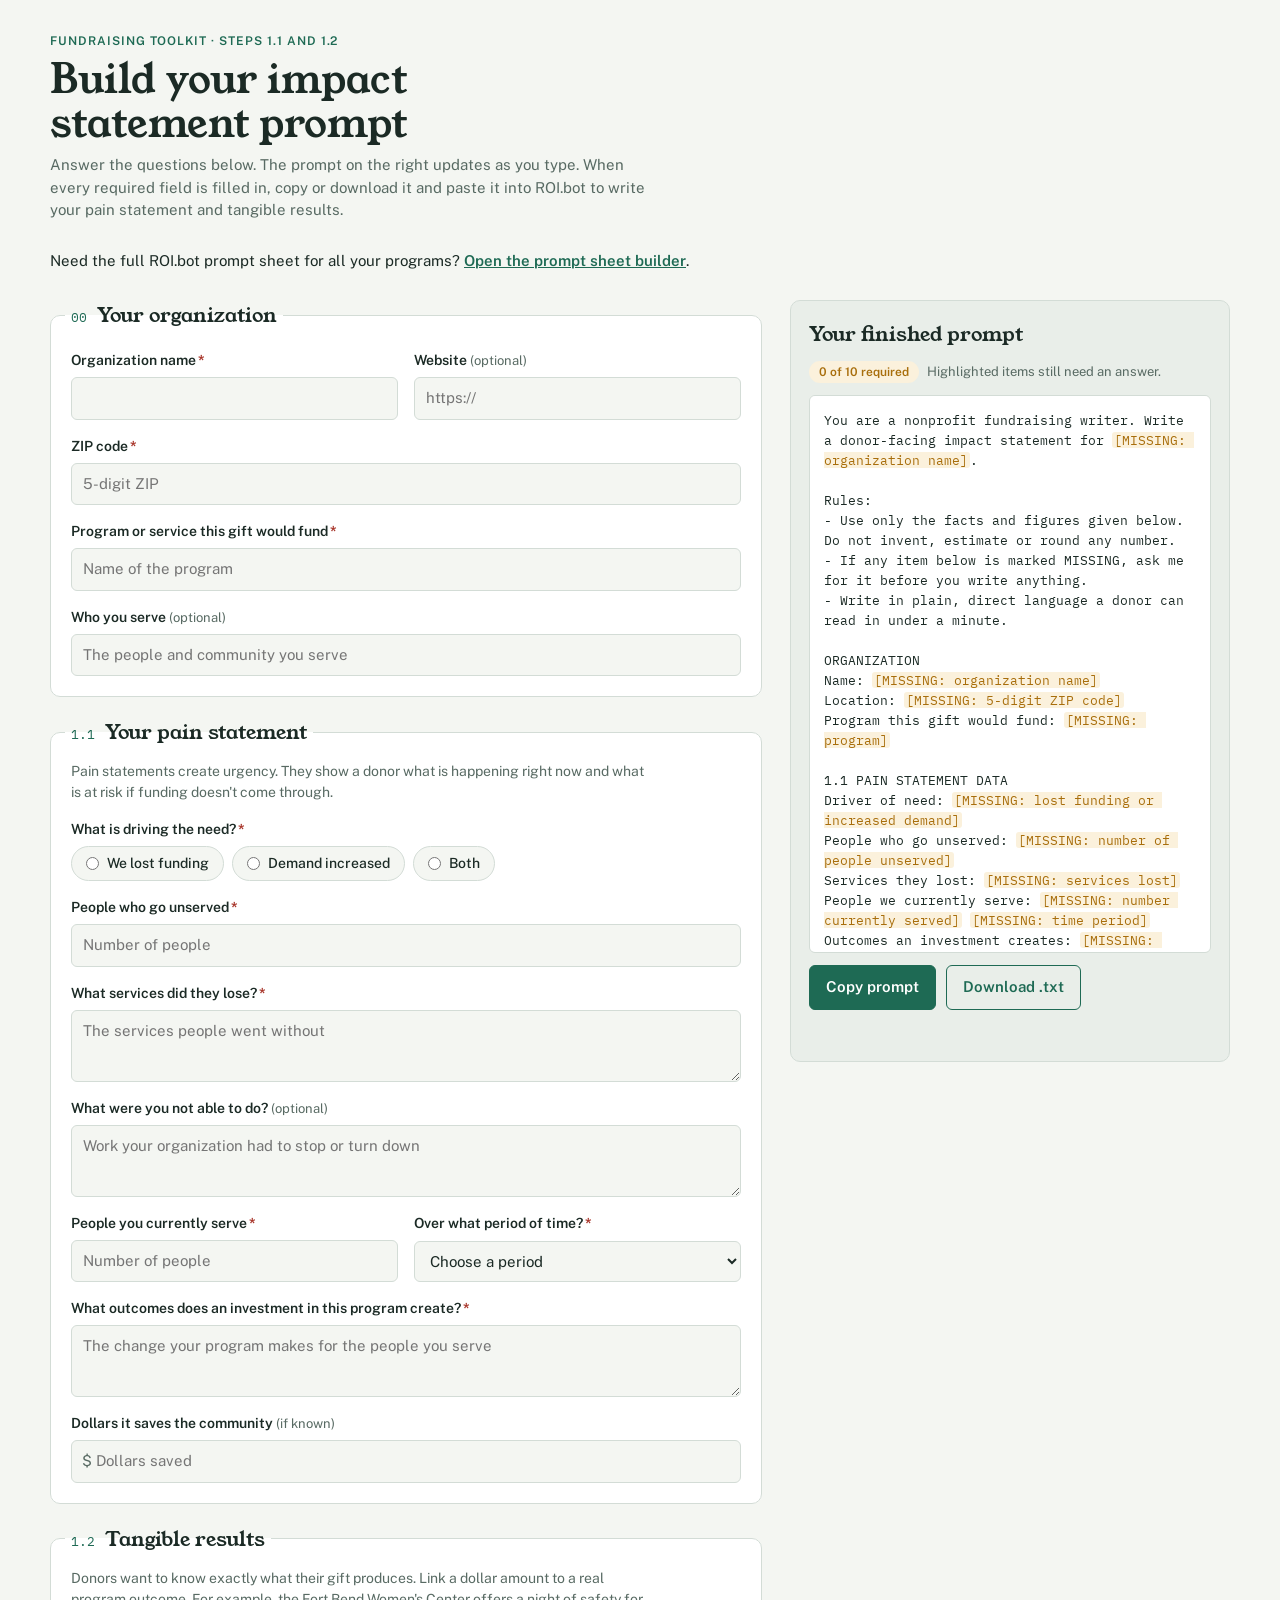
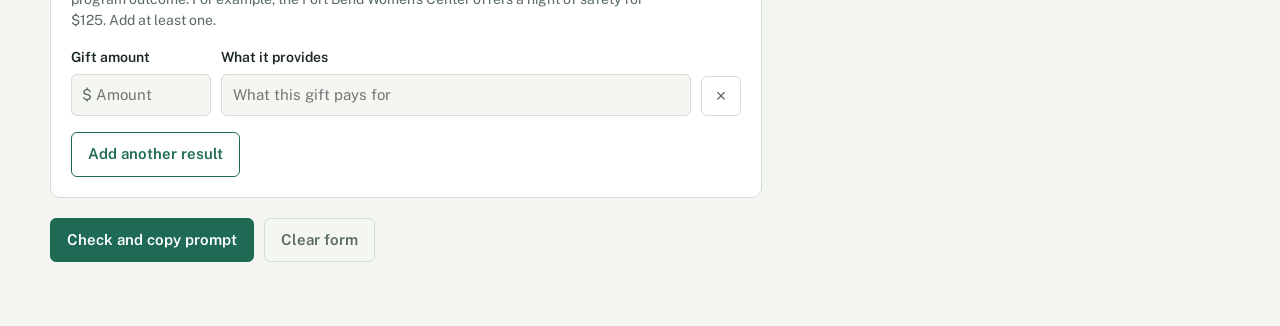
==== index.html @ 61b62fea "Ask only for the ZIP code, not city and state Both pages (Lauren): the pain statement form and the p" ====
<!doctype html>
<html lang="en" data-download="on">
<head>
<meta charset="utf-8">
<meta name="viewport" content="width=device-width, initial-scale=1, viewport-fit=cover">
<title>Impact Statement Builder</title>
<meta name="claude:viewport-fit-sides" content="cover">
<link rel="preconnect" href="https://fonts.googleapis.com">
<link rel="preconnect" href="https://fonts.gstatic.com" crossorigin>
<link rel="stylesheet" href="https://fonts.googleapis.com/css2?family=Young+Serif&family=Public+Sans:wght@400;500;600;700&family=IBM+Plex+Mono:wght@400;500&display=swap">
<style>
/* Layout: ledger worksheet. Numbered form sections on the left, a sticky "finished prompt" slip on the right; stacks on phones. */
:root {
  --paper: #F4F6F2;
  --field: #FFFFFF;
  --ink: #1B2A25;
  --muted: #586A63;
  --line: #D3DCD6;
  --accent: #1E6A54;
  --accent-ink: #FFFFFF;
  --mark: #A86E0C;
  --mark-bg: #FBF1DC;
  --danger: #A8352A;
  --slip: #E9EEE9;
  --display: "Young Serif", Georgia, "Times New Roman", serif;
  --body: "Public Sans", system-ui, -apple-system, "Segoe UI", sans-serif;
  --mono: "IBM Plex Mono", ui-monospace, Consolas, monospace;
}
@media (prefers-color-scheme: dark) {
  :root:not([data-theme="light"]) {
    --paper: #111816; --field: #18211E; --ink: #E4EBE7; --muted: #98AAA3; --line: #2B3833;
    --accent: #5CC09E; --accent-ink: #0D1A15; --mark: #E6B04F; --mark-bg: #2E2614; --danger: #F0857A; --slip: #16201C;
    color-scheme: dark;
  }
}
:root[data-theme="dark"] {
  --paper: #111816; --field: #18211E; --ink: #E4EBE7; --muted: #98AAA3; --line: #2B3833;
  --accent: #5CC09E; --accent-ink: #0D1A15; --mark: #E6B04F; --mark-bg: #2E2614; --danger: #F0857A; --slip: #16201C;
  color-scheme: dark;
}
[hidden] { display: none !important; }
* { box-sizing: border-box; }
body {
  margin: 0;
  background: var(--paper); color: var(--ink); font-family: var(--body); font-size: 15px; line-height: 1.5;
  padding-left: max(16px, env(safe-area-inset-left, 0px));
  padding-right: max(16px, env(safe-area-inset-right, 0px));
  padding-block: 32px 64px;
}
.wrap { max-width: 1180px; margin: 0 auto; display: grid; gap: 28px; }
header { display: grid; gap: 8px; max-width: 68ch; }
.eyebrow { font-size: 12px; font-weight: 600; letter-spacing: .08em; text-transform: uppercase; color: var(--accent); }
h1 { font-family: var(--display); font-weight: 400; font-size: clamp(28px, 4vw, 40px); line-height: 1.1; margin: 0; text-wrap: balance; }
header p { margin: 0; color: var(--muted); }
.cols { display: grid; grid-template-columns: minmax(0, 1fr) minmax(0, 440px); gap: 28px; align-items: start; }
@media (max-width: 900px) { .cols { grid-template-columns: minmax(0, 1fr); } }

form { display: grid; gap: 20px; min-width: 0; }
fieldset { border: 1px solid var(--line); border-radius: 10px; background: var(--field); padding: 20px; margin: 0; display: grid; gap: 16px; min-width: 0; }
legend { padding: 0 6px; margin-left: -6px; font-family: var(--display); font-size: 20px; display: flex; gap: 10px; align-items: baseline; }
legend .num { font-family: var(--mono); font-size: 13px; color: var(--accent); }
.hint { margin: -6px 0 0; color: var(--muted); font-size: 14px; max-width: 65ch; }
.row { display: grid; grid-template-columns: repeat(auto-fit, minmax(200px, 1fr)); gap: 16px; }
.f { display: grid; gap: 6px; min-width: 0; }
label, .lbl { font-weight: 600; font-size: 14px; }
.req { color: var(--danger); font-weight: 700; margin-left: 2px; }
.opt { color: var(--muted); font-weight: 400; font-size: 13px; }
input[type=text], input[type=url], input[type=number], textarea, select {
  font: inherit; color: var(--ink); background: var(--paper); border: 1px solid var(--line); border-radius: 6px;
  padding: 9px 11px; width: 100%; min-width: 0;
}
textarea { min-height: 72px; resize: vertical; }
input:focus-visible, textarea:focus-visible, select:focus-visible, button:focus-visible { outline: 2px solid var(--accent); outline-offset: 2px; }
.money { position: relative; }
.money span { position: absolute; left: 11px; top: 50%; transform: translateY(-50%); color: var(--muted); pointer-events: none; }
.money input { padding-left: 24px; }
.pct input { padding-right: 28px; }
.pct { position: relative; }
.pct span { position: absolute; right: 11px; top: 50%; transform: translateY(-50%); color: var(--muted); pointer-events: none; }
.invalid { border-color: var(--danger) !important; box-shadow: 0 0 0 1px var(--danger); }

.choice { display: flex; flex-wrap: wrap; gap: 8px; }
.choice label { display: flex; gap: 8px; align-items: center; font-weight: 500; border: 1px solid var(--line); border-radius: 999px; padding: 6px 14px; cursor: pointer; background: var(--paper); }
.choice label:has(input:checked) { border-color: var(--accent); color: var(--accent); }
.choice input { accent-color: var(--accent); margin: 0; }
.sub { border-left: 2px solid var(--line); padding-left: 16px; display: grid; gap: 16px; }

.results { display: grid; gap: 10px; }
.result { display: grid; grid-template-columns: 140px minmax(0, 1fr) auto; gap: 10px; align-items: end; }
@media (max-width: 520px) { .result { grid-template-columns: 1fr auto; } .result .what { grid-column: 1 / -1; grid-row: 2; } }
.icon-btn { background: none; border: 1px solid var(--line); color: var(--muted); border-radius: 6px; width: 40px; height: 40px; cursor: pointer; font-size: 18px; }
.icon-btn:hover { color: var(--danger); border-color: var(--danger); }

button.btn { font: inherit; font-weight: 600; border-radius: 6px; padding: 10px 16px; cursor: pointer; border: 1px solid var(--accent); }
.btn.primary { background: var(--accent); color: var(--accent-ink); }
.btn.ghost { background: transparent; color: var(--accent); }
.btn.quiet { background: transparent; color: var(--muted); border-color: var(--line); }
.actions { display: flex; flex-wrap: wrap; gap: 10px; }

aside { position: sticky; top: calc(env(safe-area-inset-top, 0px) + 16px); display: grid; gap: 12px; min-width: 0; }
@media (max-width: 900px) { aside { position: static; } }
.slip { background: var(--slip); border: 1px solid var(--line); border-radius: 10px; padding: 18px; display: grid; gap: 12px; min-width: 0; }
.slip h2 { font-family: var(--display); font-weight: 400; font-size: 20px; margin: 0; }
.status { font-size: 13px; color: var(--muted); display: flex; align-items: center; gap: 8px; }
.pill { font-size: 12px; font-weight: 600; border-radius: 999px; padding: 2px 10px; background: var(--mark-bg); color: var(--mark); }
.pill.ok { background: transparent; color: var(--accent); border: 1px solid var(--accent); }
pre#prompt { font-family: var(--mono); font-size: 12.5px; line-height: 1.6; white-space: pre-wrap; word-break: break-word; margin: 0; max-height: 62vh; overflow: auto; background: var(--field); border: 1px solid var(--line); border-radius: 6px; padding: 14px; }
@media (max-width: 900px) { pre#prompt { max-height: none; } }
pre#prompt mark { background: var(--mark-bg); color: var(--mark); border-radius: 3px; padding: 0 2px; }
#msg { font-size: 14px; min-height: 1.5em; }
#msg.bad { color: var(--danger); }
#msg.good { color: var(--accent); }
@media (prefers-reduced-motion: no-preference) { button { transition: background .15s, color .15s, border-color .15s; } }
</style>
</head>
<body>

<div class="wrap">
  <header>
    <div class="eyebrow">Fundraising toolkit · Steps 1.1 and 1.2</div>
    <h1>Build your impact statement prompt</h1>
    <p id="intro">Answer the questions below. The prompt on the right updates as you type. When every required field is filled in, copy or download it and paste it into ROI.bot to write your pain statement and tangible results.</p>
  </header>
  <p style="margin:0">Need the full ROI.bot prompt sheet for all your programs? <a href="builder.html" style="color:var(--accent);font-weight:600">Open the prompt sheet builder</a>.</p>

  <div class="cols">
    <form id="form" novalidate>
      <fieldset>
        <legend><span class="num">00</span>Your organization</legend>
        <div class="row">
          <div class="f"><label for="orgName">Organization name<span class="req">*</span></label><input type="text" id="orgName" autocomplete="organization"></div>
          <div class="f"><label for="website">Website <span class="opt">(optional)</span></label><input type="url" id="website" placeholder="https://"></div>
        </div>
        <div class="row">
          <div class="f"><label for="zip">ZIP code<span class="req">*</span></label><input type="text" id="zip" autocomplete="postal-code" inputmode="numeric" maxlength="10" placeholder="5-digit ZIP"></div>
        </div>
        <div class="f"><label for="program">Program or service this gift would fund<span class="req">*</span></label><input type="text" id="program" placeholder="Name of the program"></div>
        <div class="f"><label for="population">Who you serve <span class="opt">(optional)</span></label><input type="text" id="population" placeholder="The people and community you serve"></div>
      </fieldset>

      <fieldset>
        <legend><span class="num">1.1</span>Your pain statement</legend>
        <p class="hint">Pain statements create urgency. They show a donor what is happening right now and what is at risk if funding doesn't come through.</p>

        <div class="f">
          <span class="lbl">What is driving the need?<span class="req">*</span></span>
          <div class="choice" role="radiogroup" aria-label="What is driving the need">
            <label><input type="radio" name="driver" id="driverLoss" value="loss"> We lost funding</label>
            <label><input type="radio" name="driver" id="driverDemand" value="demand"> Demand increased</label>
            <label><input type="radio" name="driver" id="driverBoth" value="both"> Both</label>
          </div>
        </div>

        <div class="sub" id="lossBox" hidden>
          <div class="row">
            <div class="f"><label for="lossAmount">Funding lost<span class="req">*</span></label><div class="money"><span>$</span><input type="number" id="lossAmount" min="0" step="1" inputmode="numeric" placeholder="Total dollars lost"></div></div>
          </div>
          <div class="f">
            <span class="lbl">Type of loss<span class="req">*</span></span>
            <div class="choice" id="lossTypes">
              <label><input type="checkbox" id="lossGov" value="government"> Government</label>
              <label><input type="checkbox" id="lossGrants" value="grant"> Grants</label>
              <label><input type="checkbox" id="lossDonations" value="donation"> Donations</label>
            </div>
          </div>
        </div>

        <div class="sub" id="demandBox" hidden>
          <div class="row">
            <div class="f"><label for="demandPct">Increase in demand for services<span class="req">*</span></label><div class="pct"><input type="number" id="demandPct" min="0" step="0.1" inputmode="decimal" placeholder="Percent increase"><span>%</span></div></div>
          </div>
        </div>

        <div class="row">
          <div class="f"><label for="unserved">People who go unserved<span class="req">*</span></label><input type="number" id="unserved" min="0" step="1" inputmode="numeric" placeholder="Number of people"></div>
        </div>
        <div class="f"><label for="servicesLost">What services did they lose?<span class="req">*</span></label><textarea id="servicesLost" placeholder="The services people went without"></textarea></div>
        <div class="f"><label for="couldNot">What were you not able to do? <span class="opt">(optional)</span></label><textarea id="couldNot" placeholder="Work your organization had to stop or turn down"></textarea></div>

        <div class="row">
          <div class="f"><label for="servedCount">People you currently serve<span class="req">*</span></label><input type="number" id="servedCount" min="0" step="1" inputmode="numeric" placeholder="Number of people"></div>
          <div class="f"><label for="servedPeriod">Over what period of time?<span class="req">*</span></label>
            <select id="servedPeriod">
              <option value="">Choose a period</option>
              <option value="per month">Per month</option>
              <option value="per quarter">Per quarter</option>
              <option value="per year">Per year</option>
              <option value="since our founding">Since our founding</option>
            </select>
          </div>
        </div>

        <div class="f"><label for="outcomes">What outcomes does an investment in this program create?<span class="req">*</span></label><textarea id="outcomes" placeholder="The change your program makes for the people you serve"></textarea></div>
        <div class="row">
          <div class="f"><label for="saves">Dollars it saves the community <span class="opt">(if known)</span></label><div class="money"><span>$</span><input type="number" id="saves" min="0" step="1" inputmode="numeric" placeholder="Dollars saved"></div></div>
        </div>
      </fieldset>

      <fieldset>
        <legend><span class="num">1.2</span>Tangible results</legend>
        <p class="hint">Donors want to know exactly what their gift produces. Link a dollar amount to a real program outcome. For example, the Fort Bend Women's Center offers a night of safety for $125. Add at least one.</p>
        <div class="results" id="results"></div>
        <div><button type="button" class="btn ghost" id="addResult">Add another result</button></div>
      </fieldset>

      <div class="actions">
        <button type="submit" class="btn primary">Check and copy prompt</button>
        <button type="button" class="btn quiet" id="clear">Clear form</button>
      </div>
    </form>

    <aside aria-live="polite">
      <div class="slip">
        <h2>Your finished prompt</h2>
        <div class="status"><span class="pill" id="pill">0 of 0 required</span><span id="statusText">Highlighted items still need an answer.</span></div>
        <pre id="prompt"></pre>
        <div class="actions">
          <button type="button" class="btn primary" id="copy">Copy prompt</button>
          <button type="button" class="btn ghost" id="download" hidden>Download .txt</button>
        </div>
        <div id="msg"></div>
      </div>
    </aside>
  </div>
</div>

<script>
(function () {
  var $ = function (id) { return document.getElementById(id); };
  var STORE = "impact-prompt-draft-v1";
  var FILE_NAME = "impact-statement-prompt.txt";
  // The file version sets data-download="on" and saves through a plain link.
  // The claude.ai page leaves it off and saves through the viewer's downloads capability instead.
  var linkDownload = document.documentElement.getAttribute("data-download") === "on";
  var claudeDownloads = null;
  var canDownload = false;
  var resultsEl = $("results");
  var fieldIds = ["orgName","website","zip","program","population","lossAmount","demandPct","unserved","servicesLost","couldNot","servedCount","servedPeriod","outcomes","saves"];
  var introBoth = $("intro").textContent;
  var introCopy = "Answer the questions below. The prompt on the right updates as you type. When every required field is filled in, copy it and paste it into ROI.bot to write your pain statement and tangible results.";

  function setDownload(on) {
    canDownload = on;
    $("download").hidden = !on;
    $("intro").textContent = on ? introBoth : introCopy;
  }
  setDownload(linkDownload);
  if (!linkDownload && window.claude && window.claude.use) {
    window.claude.use("downloads").then(function (ns) {
      if (ns) { claudeDownloads = ns; setDownload(true); update(); }
    }, function () {});
  }

  function addResult(amount, what) {
    var row = document.createElement("div");
    row.className = "result";
    var n = resultsEl.children.length + 1;
    row.innerHTML =
      '<div class="f"><label for="ra' + n + '">Gift amount</label><div class="money"><span>$</span><input type="number" min="0" step="1" inputmode="numeric" id="ra' + n + '" class="r-amt" placeholder="Amount"></div></div>' +
      '<div class="f what"><label for="rw' + n + '">What it provides</label><input type="text" id="rw' + n + '" class="r-what" placeholder="What this gift pays for"></div>' +
      '<button type="button" class="icon-btn" aria-label="Remove this result">×</button>';
    row.querySelector(".r-amt").value = amount || "";
    row.querySelector(".r-what").value = what || "";
    row.querySelector("button").addEventListener("click", function () {
      if (resultsEl.children.length > 1) row.remove();
      else { row.querySelector(".r-amt").value = ""; row.querySelector(".r-what").value = ""; }
      update();
    });
    resultsEl.appendChild(row);
  }

  function driver() {
    var c = document.querySelector('input[name="driver"]:checked');
    return c ? c.value : "";
  }
  function lossTypes() {
    return ["lossGov","lossGrants","lossDonations"].filter(function (id) { return $(id).checked; }).map(function (id) { return $(id).value; });
  }
  function results() {
    return Array.prototype.map.call(resultsEl.children, function (r) {
      return { amount: r.querySelector(".r-amt").value.trim(), what: r.querySelector(".r-what").value.trim(), row: r };
    });
  }
  function v(id) { return $(id).value.trim(); }
  // Numbers go into the prompt exactly as the member typed them. Only commas are added; nothing is rounded.
  // Anything that isn't plain digits (like 1e3 or -5, which number boxes accept) counts as missing.
  function plain(x) { return /^\d+(\.\d+)?$/.test(x); }
  function nv(id) { return plain(v(id)) ? v(id) : ""; }
  function badNum(id) { return !!v(id) && !plain(v(id)); }
  function commas(x) { var p = x.split("."); return p[0].replace(/\B(?=(\d{3})+(?!\d))/g, ",") + (p.length > 1 ? "." + p[1] : ""); }
  function money(x) { return "$" + commas(x); }
  function num(x) { return commas(x); }
  function numLabel(id, label) { return badNum(id) ? label + " (digits only)" : label; }
  function zipOk() { return /^\d{5}(-\d{4})?$/.test(v("zip")); }
  function listJoin(a) { return a.length < 2 ? a.join("") : a.slice(0, -1).join(", ") + " and " + a[a.length - 1]; }

  // Each check: [element to flag, is it filled?, label]
  function checks() {
    var d = driver();
    var list = [
      [$("orgName"), !!v("orgName"), "Organization name"],
      [$("zip"), zipOk(), "ZIP code (5 digits)"],
      [$("program"), !!v("program"), "Program to fund"],
      [document.querySelector(".choice[role=radiogroup]"), !!d, "What is driving the need"]
    ];
    if (d === "loss" || d === "both") {
      list.push([$("lossAmount"), !!nv("lossAmount"), numLabel("lossAmount", "Funding lost")]);
      list.push([$("lossTypes"), lossTypes().length > 0, "Type of loss"]);
    }
    if (d === "demand" || d === "both") list.push([$("demandPct"), !!nv("demandPct"), numLabel("demandPct", "Increase in demand")]);
    list.push(
      [$("unserved"), !!nv("unserved"), numLabel("unserved", "People who go unserved")],
      [$("servicesLost"), !!v("servicesLost"), "Services lost"],
      [$("servedCount"), !!nv("servedCount"), numLabel("servedCount", "People currently served")],
      [$("servedPeriod"), !!v("servedPeriod"), "Time period served"],
      [$("outcomes"), !!v("outcomes"), "Outcomes"]
    );
    // Dollars saved is optional, but a number that isn't plain digits must be fixed, not dropped.
    if (badNum("saves")) list.push([$("saves"), false, "Dollars saved (digits only)"]);
    var rs = results();
    var good = rs.some(function (r) { return plain(r.amount) && r.what; });
    list.push([rs[0].row, good, "At least one tangible result"]);
    rs.forEach(function (r) { if (r.amount && !plain(r.amount)) list.push([r.row, false, "Gift amount (digits only)"]); });
    return list;
  }

  function esc(s) { return s.replace(/&/g, "&amp;").replace(/</g, "&lt;").replace(/>/g, "&gt;"); }
  var MISS = "\u0000";
  function or(val, label) { return val ? val : MISS + "[MISSING: " + label + "]" + MISS; }

  function buildPrompt() {
    var d = driver();
    var org = or(v("orgName"), "organization name");
    var L = [];
    L.push("You are a nonprofit fundraising writer. Write a donor-facing impact statement for " + org + ".");
    L.push("");
    L.push("Rules:");
    L.push("- Use only the facts and figures given below. Do not invent, estimate or round any number.");
    L.push("- If any item below is marked MISSING, ask me for it before you write anything.");
    L.push("- Write in plain, direct language a donor can read in under a minute.");
    L.push("");
    L.push("ORGANIZATION");
    L.push("Name: " + org);
    L.push("Location: " + or(zipOk() && v("zip"), "5-digit ZIP code"));
    if (v("website")) L.push("Website: " + v("website"));
    L.push("Program this gift would fund: " + or(v("program"), "program"));
    if (v("population")) L.push("Who we serve: " + v("population"));
    L.push("");
    L.push("1.1 PAIN STATEMENT DATA");
    if (!d) L.push("Driver of need: " + or("", "lost funding or increased demand"));
    if (d === "loss" || d === "both") {
      var t = lossTypes();
      L.push("Funding lost: " + or(nv("lossAmount") && money(nv("lossAmount")), "amount of funding lost"));
      L.push("Type of loss: " + or(t.length ? listJoin(t) : "", "government, grant or donation"));
    }
    if (d === "demand" || d === "both") L.push("Increase in demand for services: " + or(nv("demandPct") && nv("demandPct") + "%", "percent increase in demand"));
    L.push("People who go unserved: " + or(nv("unserved") && num(nv("unserved")), "number of people unserved"));
    L.push("Services they lost: " + or(v("servicesLost"), "services lost"));
    if (v("couldNot")) L.push("What we were not able to do: " + v("couldNot"));
    L.push("People we currently serve: " + or(nv("servedCount") && num(nv("servedCount")), "number currently served") + " " + or(v("servedPeriod"), "time period"));
    L.push("Outcomes an investment creates: " + or(v("outcomes"), "outcomes"));
    L.push("Dollars saved: " + (nv("saves") ? money(nv("saves")) : badNum("saves") ? or("", "dollars saved, digits only") : "not provided (leave out the \"saves\" clause; do not estimate)"));
    L.push("");
    L.push("1.2 TANGIBLE RESULTS");
    var rs = results().filter(function (r) { return r.amount || r.what; });
    if (!rs.length) L.push("- " + or("", "at least one gift amount and what it provides"));
    rs.forEach(function (r) {
      L.push("- " + or(plain(r.amount) && money(r.amount), "gift amount") + " provides " + or(r.what, "what it provides"));
    });
    L.push("");
    L.push("WRITE THE FOLLOWING");
    L.push("1. Pain statement. Use this format and fill in the figures:");
    if (d === "loss" || d === "both" || !d) L.push("   \"[Organization] lost $[amount] in [type] funding. As a result, [number] people go unserved.\"");
    if (d === "demand" || d === "both" || !d) L.push("   \"Demand has increased [percent]%. As a result, [number] people go unserved.\"");
    L.push("   Follow it with one sentence on the services people lost" + (v("couldNot") ? " and what we could not do." : "."));
    L.push("2. Investment statement: \"An investment in [program] helps create [outcomes]" + (nv("saves") ?" and saves [dollars]." : ".") + "\"");
    L.push("3. Tangible results: one line per gift amount, in the form \"$[amount] provides [result].\"");
    L.push("4. A short impact paragraph (3 to 4 sentences) that combines the above for a donor appeal, ending with a clear call to give.");
    return L.join("\n");
  }

  function render() {
    var text = buildPrompt();
    var parts = text.split(MISS);
    $("prompt").innerHTML = parts.map(function (p, i) { return i % 2 ? "<mark>" + esc(p) + "</mark>" : esc(p); }).join("");
    return parts.join("");
  }

  function update() {
    var d = driver();
    $("lossBox").hidden = !(d === "loss" || d === "both");
    $("demandBox").hidden = !(d === "demand" || d === "both");
    var cs = checks();
    var done = cs.filter(function (c) { return c[1]; }).length;
    cs.forEach(function (c) { if (c[1]) c[0].classList.remove("invalid"); });
    var pill = $("pill");
    pill.textContent = done + " of " + cs.length + " required";
    pill.className = "pill" + (done === cs.length ? " ok" : "");
    $("statusText").textContent = done === cs.length ? "Ready to " + (canDownload ? "copy or download." : "copy.") : "Highlighted items still need an answer.";
    render();
    save();
  }

  function save() {
    try {
      var data = { driver: driver(), types: lossTypes(), results: results().map(function (r) { return [r.amount, r.what]; }) };
      fieldIds.forEach(function (id) { data[id] = $(id).value; });
      localStorage.setItem(STORE, JSON.stringify(data));
    } catch (e) {}
  }
  function load() {
    var data = null;
    try { data = JSON.parse(localStorage.getItem(STORE) || "null"); } catch (e) {}
    if (data) {
      fieldIds.forEach(function (id) { if (data[id] != null) $(id).value = data[id]; });
      if (data.driver) { var r = document.querySelector('input[name="driver"][value="' + data.driver + '"]'); if (r) r.checked = true; }
      ["lossGov","lossGrants","lossDonations"].forEach(function (id) { $(id).checked = (data.types || []).indexOf($(id).value) > -1; });
      (data.results && data.results.length ? data.results : [["", ""]]).forEach(function (r) { addResult(r[0], r[1]); });
    } else addResult();
  }

  function say(cls, text) { $("msg").className = cls; $("msg").textContent = text; }

  // Returns the finished prompt, or null after flagging what is still missing.
  function readyPrompt() {
    var cs = checks();
    var missing = cs.filter(function (c) { return !c[1]; });
    cs.forEach(function (c) { c[0].classList.toggle("invalid", !c[1]); });
    var text = render();
    if (!missing.length) return text;
    say("bad", "Fill in " + missing.length + " more: " + missing.map(function (c) { return c[2]; }).join(", ") + ".");
    var first = missing[0][0];
    first.scrollIntoView({ block: "center", behavior: "smooth" });
    var focusable = first.matches("input,select,textarea") ? first : first.querySelector("input,select,textarea");
    if (focusable) focusable.focus({ preventScroll: true });
    return null;
  }

  function copyPrompt() {
    var text = readyPrompt();
    if (!text) return;
    function fallback() {
      var range = document.createRange();
      range.selectNodeContents($("prompt"));
      var sel = window.getSelection(); sel.removeAllRanges(); sel.addRange(range);
      say("good", "The prompt is selected. Press Ctrl+C (or ⌘C) to copy it.");
    }
    try {
      navigator.clipboard.writeText(text).then(function () {
        say("good", "Copied. Paste it into ROI.bot to write your impact statement.");
      }, fallback);
    } catch (e) { fallback(); }
  }

  function downloadPrompt() {
    var text = readyPrompt();
    if (!text) return;
    if (claudeDownloads) {
      claudeDownloads.save({ filename: FILE_NAME, data: text }).then(function () {
        say("good", "Downloaded " + FILE_NAME + ". Open it and paste the prompt into ROI.bot.");
      }, function (err) {
        var code = err && err.code;
        if (code === "declined") say("", "Download canceled.");
        else if (code === "rate_limited") say("bad", "A download is already waiting for your answer. Finish that one, then try again.");
        else { setDownload(false); update(); say("bad", "Downloads aren't available here. Use Copy prompt instead."); }
      });
      return;
    }
    var url = URL.createObjectURL(new Blob([text], { type: "text/plain;charset=utf-8" }));
    var a = document.createElement("a");
    a.href = url;
    a.download = FILE_NAME;
    document.body.appendChild(a);
    a.click();
    a.remove();
    setTimeout(function () { URL.revokeObjectURL(url); }, 1000);
    say("good", "Downloaded " + FILE_NAME + ". Open it and paste the prompt into ROI.bot.");
  }

  $("form").addEventListener("input", update);
  $("form").addEventListener("change", update);
  $("form").addEventListener("submit", function (e) { e.preventDefault(); copyPrompt(); });
  $("copy").addEventListener("click", copyPrompt);
  $("download").addEventListener("click", downloadPrompt);
  $("addResult").addEventListener("click", function () { addResult(); update(); resultsEl.lastChild.querySelector("input").focus(); });

  var clearArmed = false;
  $("clear").addEventListener("click", function () {
    if (!clearArmed) { clearArmed = true; $("clear").textContent = "Click again to clear everything"; setTimeout(function () { clearArmed = false; $("clear").textContent = "Clear form"; }, 4000); return; }
    clearArmed = false; $("clear").textContent = "Clear form";
    $("form").reset(); resultsEl.innerHTML = ""; addResult();
    document.querySelectorAll(".invalid").forEach(function (el) { el.classList.remove("invalid"); });
    say("", "");
    update();
  });

  load();
  update();
})();
</script>
</body>
</html>
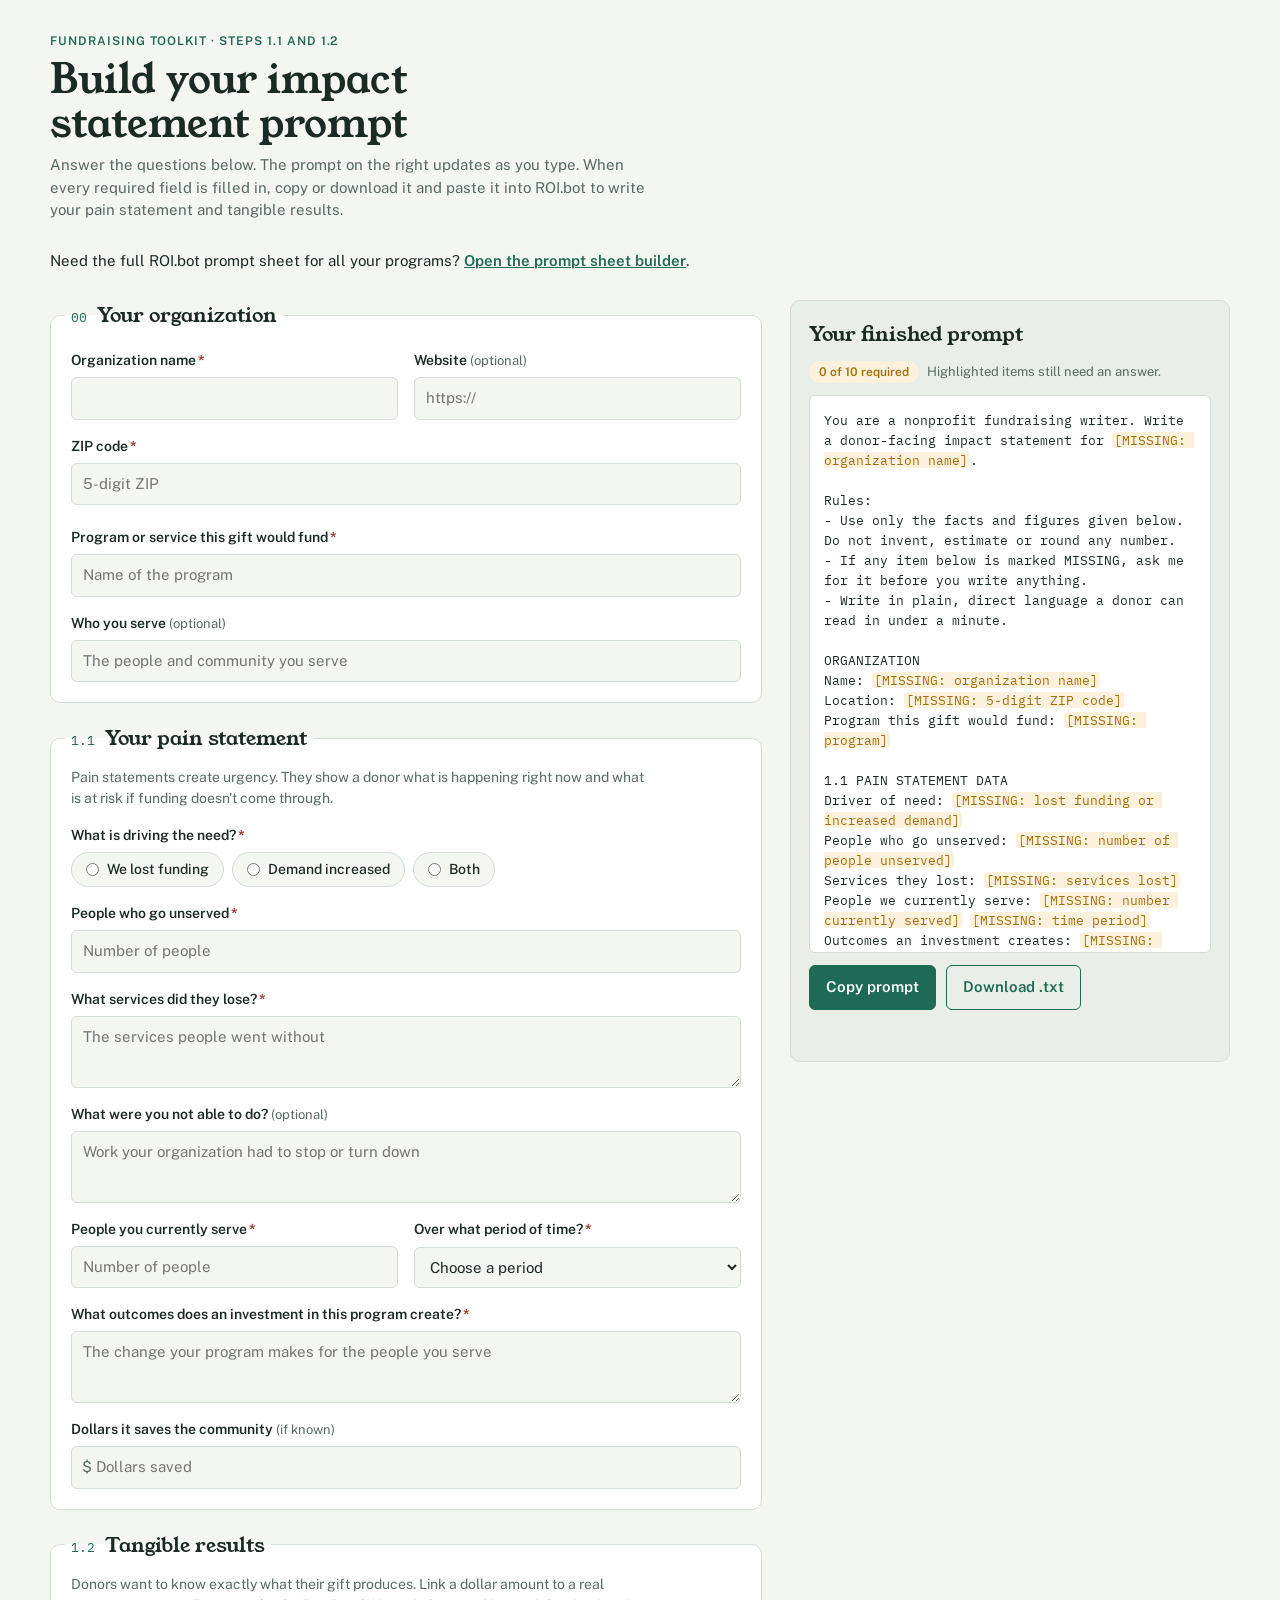
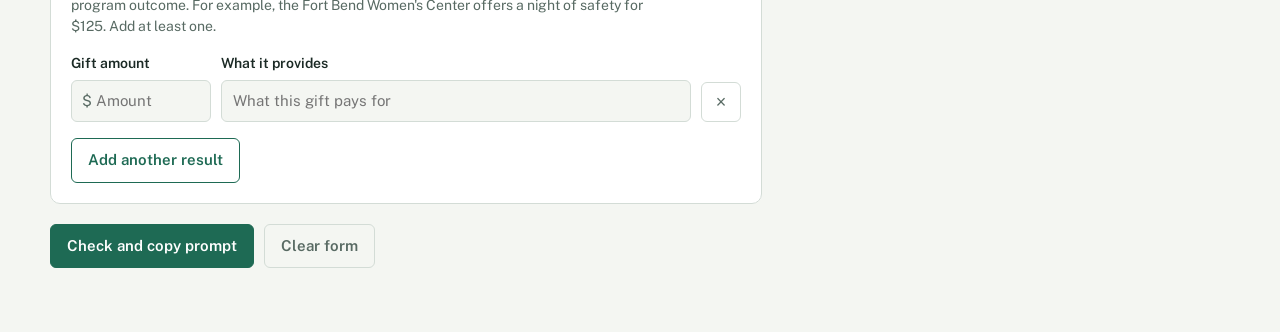
==== commit df88ec3f: "Show the city and state for the ZIP code a member types Both pages (Lauren): under the ZIP box, the " ====
--- a/index.html
+++ b/index.html
@@ -132,7 +132,7 @@
           <div class="f"><label for="website">Website <span class="opt">(optional)</span></label><input type="url" id="website" placeholder="https://"></div>
         </div>
         <div class="row">
-          <div class="f"><label for="zip">ZIP code<span class="req">*</span></label><input type="text" id="zip" autocomplete="postal-code" inputmode="numeric" maxlength="10" placeholder="5-digit ZIP"></div>
+          <div class="f"><label for="zip">ZIP code<span class="req">*</span></label><input type="text" id="zip" autocomplete="postal-code" inputmode="numeric" maxlength="10" placeholder="5-digit ZIP"><p class="hint zip-place" id="zipPlace" aria-live="polite"></p></div>
         </div>
         <div class="f"><label for="program">Program or service this gift would fund<span class="req">*</span></label><input type="text" id="program" placeholder="Name of the program"></div>
         <div class="f"><label for="population">Who you serve <span class="opt">(optional)</span></label><input type="text" id="population" placeholder="The people and community you serve"></div>
@@ -224,6 +224,7 @@
   </div>
 </div>
 
+<script src="js/zip-place.js"></script>
 <script>
 (function () {
   var $ = function (id) { return document.getElementById(id); };
@@ -341,7 +342,7 @@
     L.push("");
     L.push("ORGANIZATION");
     L.push("Name: " + org);
-    L.push("Location: " + or(zipOk() && v("zip"), "5-digit ZIP code"));
+    L.push("Location: " + or(zipOk() && v("zip"), "5-digit ZIP code") + (zipPlace() ? " (" + zipPlace() + ")" : ""));
     if (v("website")) L.push("Website: " + v("website"));
     L.push("Program this gift would fund: " + or(v("program"), "program"));
     if (v("population")) L.push("Who we serve: " + v("population"));
@@ -386,7 +387,17 @@
     return parts.join("");
   }
 
+  // The place for the ZIP ("Houston, TX") from our own copy of GeoNames'
+  // ZIP list, loaded the first time a ZIP needs it. Nothing is sent anywhere.
+  function zipPlace() { return window.FACZip ? FACZip.place(v("zip")) : ""; }
+  function showZipPlace() {
+    var where = zipPlace();
+    if (where === null) FACZip.load(update);
+    $("zipPlace").textContent = where ? "📍 " + where : where === "" && zipOk() ? "We couldn't find this ZIP code. Check it, or leave it as is." : "";
+  }
+
   function update() {
+    showZipPlace();
     var d = driver();
     $("lossBox").hidden = !(d === "loss" || d === "both");
     $("demandBox").hidden = !(d === "demand" || d === "both");
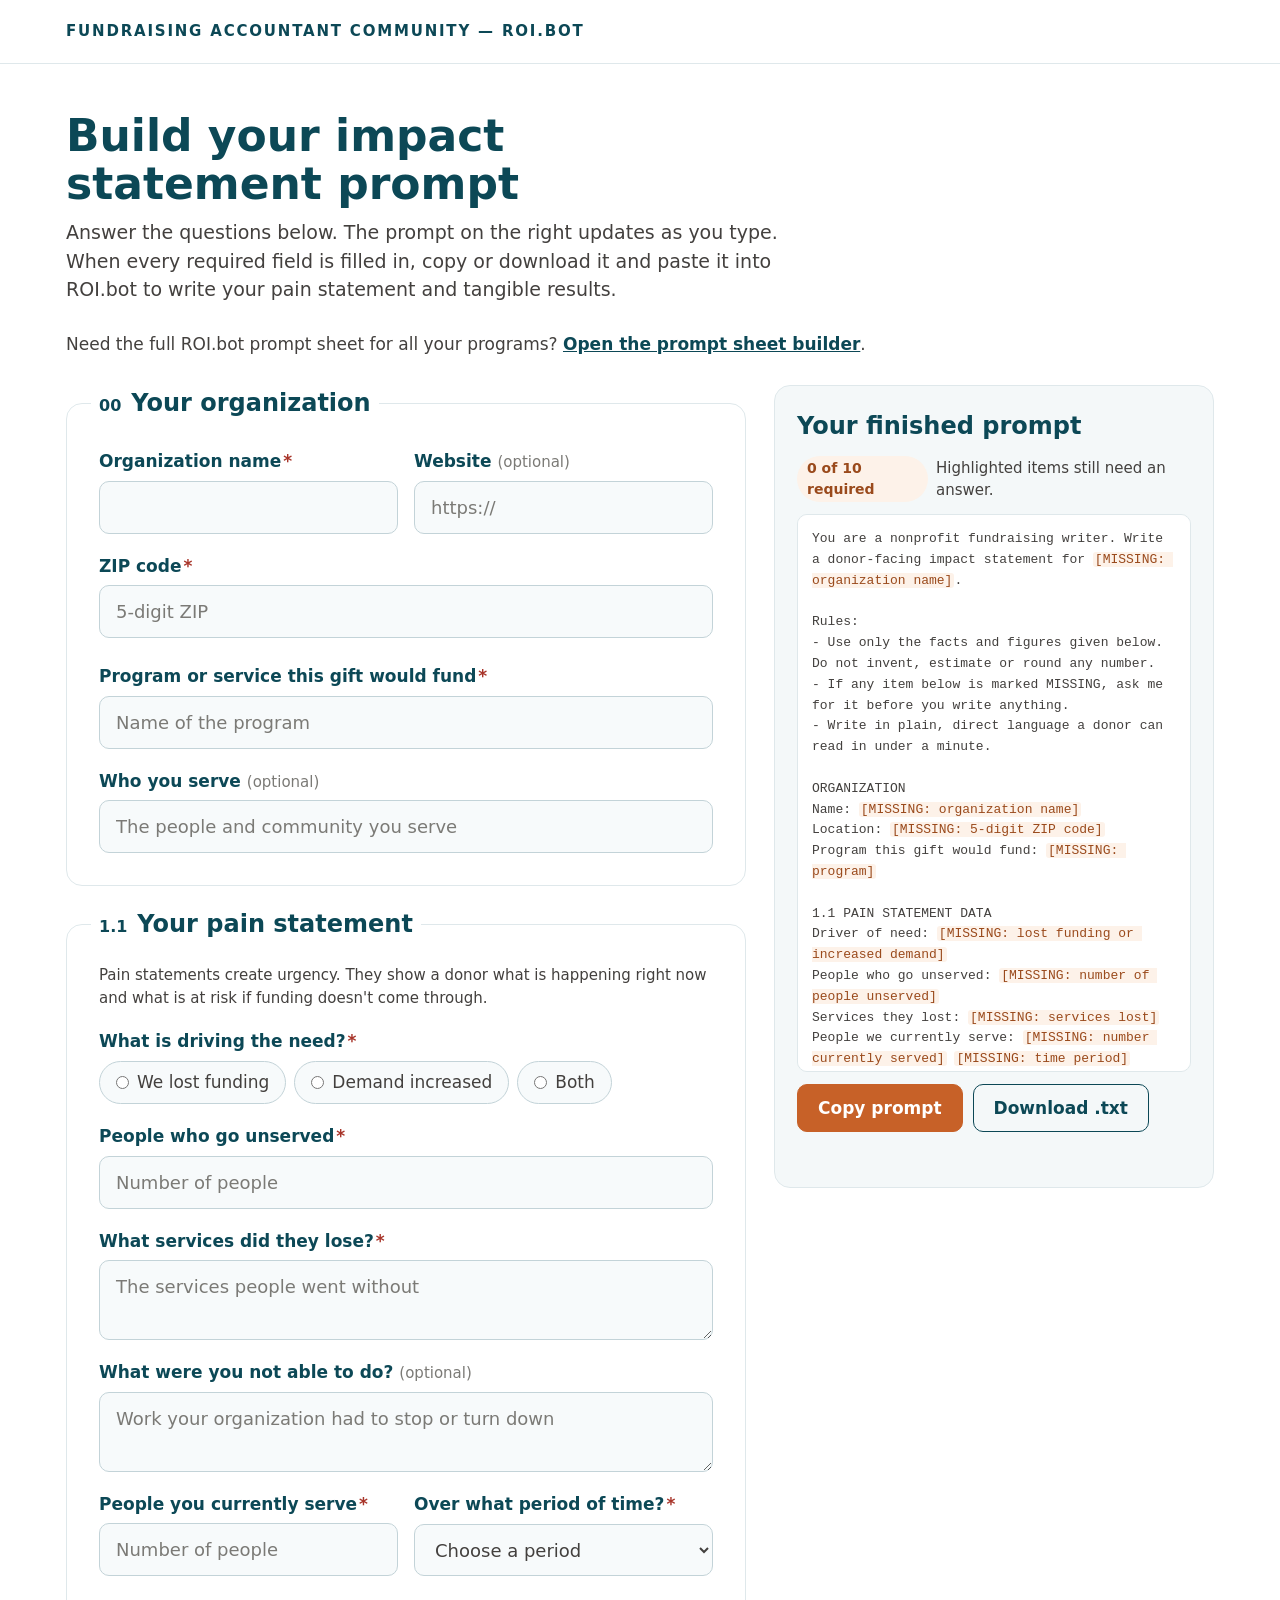
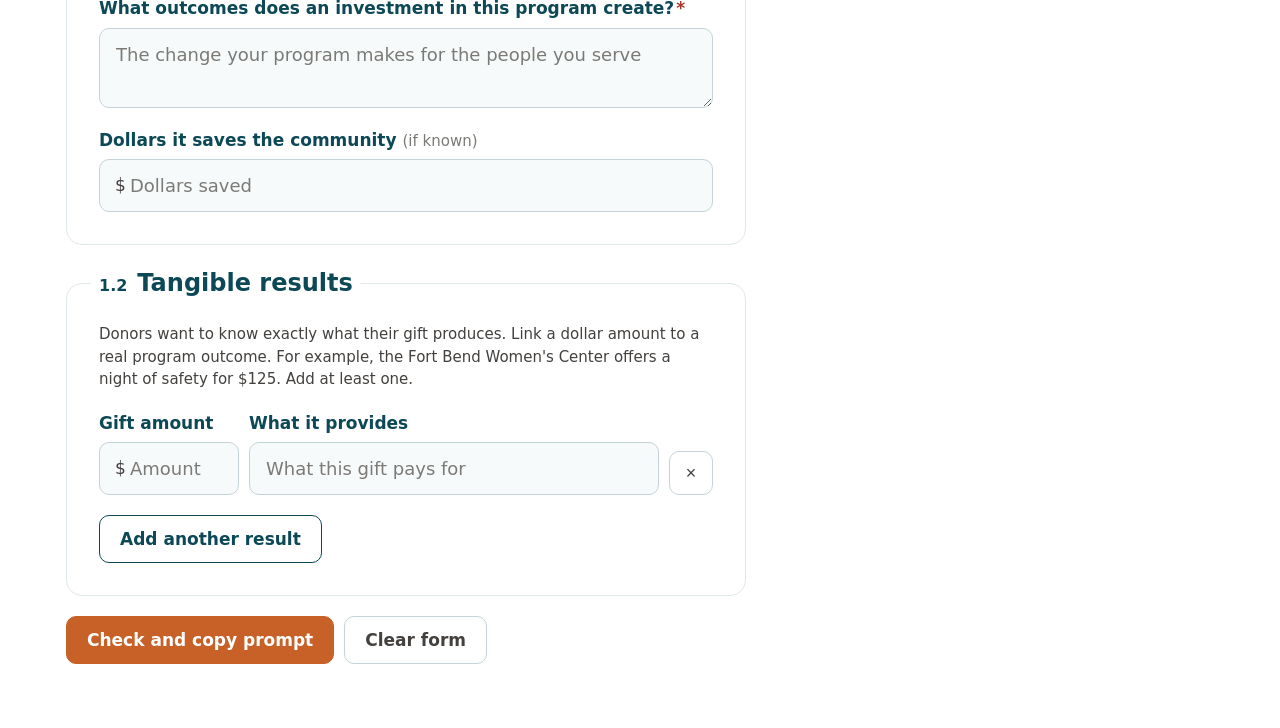
==== commit ac0afc97: "FAC brand look and the two-row progress bar; donor tables split into 2.2 and 2.3 From FAC's "ROI.bot" ====
--- a/index.html
+++ b/index.html
@@ -5,106 +5,103 @@
 <meta name="viewport" content="width=device-width, initial-scale=1, viewport-fit=cover">
 <title>Impact Statement Builder</title>
 <meta name="claude:viewport-fit-sides" content="cover">
-<link rel="preconnect" href="https://fonts.googleapis.com">
-<link rel="preconnect" href="https://fonts.gstatic.com" crossorigin>
-<link rel="stylesheet" href="https://fonts.googleapis.com/css2?family=Young+Serif&family=Public+Sans:wght@400;500;600;700&family=IBM+Plex+Mono:wght@400;500&display=swap">
 <style>
-/* Layout: ledger worksheet. Numbered form sections on the left, a sticky "finished prompt" slip on the right; stacks on phones. */
+/*
+  Layout: numbered form sections on the left, a sticky "finished prompt"
+  slip on the right; stacks on phones. FAC's brand, as in the builder
+  (styles.css): white page, dark teal headings, burnt orange calls to
+  action, Calibri, light theme only.
+*/
 :root {
-  --paper: #F4F6F2;
-  --field: #FFFFFF;
-  --ink: #1B2A25;
-  --muted: #586A63;
-  --line: #D3DCD6;
-  --accent: #1E6A54;
-  --accent-ink: #FFFFFF;
-  --mark: #A86E0C;
-  --mark-bg: #FBF1DC;
-  --danger: #A8352A;
-  --slip: #E9EEE9;
-  --display: "Young Serif", Georgia, "Times New Roman", serif;
-  --body: "Public Sans", system-ui, -apple-system, "Segoe UI", sans-serif;
-  --mono: "IBM Plex Mono", ui-monospace, Consolas, monospace;
-}
-@media (prefers-color-scheme: dark) {
-  :root:not([data-theme="light"]) {
-    --paper: #111816; --field: #18211E; --ink: #E4EBE7; --muted: #98AAA3; --line: #2B3833;
-    --accent: #5CC09E; --accent-ink: #0D1A15; --mark: #E6B04F; --mark-bg: #2E2614; --danger: #F0857A; --slip: #16201C;
-    color-scheme: dark;
-  }
-}
-:root[data-theme="dark"] {
-  --paper: #111816; --field: #18211E; --ink: #E4EBE7; --muted: #98AAA3; --line: #2B3833;
-  --accent: #5CC09E; --accent-ink: #0D1A15; --mark: #E6B04F; --mark-bg: #2E2614; --danger: #F0857A; --slip: #16201C;
-  color-scheme: dark;
+  --page: #ffffff;
+  --paper: #f7fafb;
+  --field: #ffffff;
+  --input-line: #c3d3d8;
+  --ink: #43403e;
+  --heading: #0c4856;
+  --muted: #43403e;
+  --soft: #7b7a76;
+  --line: #dfe8eb;
+  --accent: #0c4856;
+  --cta: #c76128;
+  --accent-ink: #ffffff;
+  --mark: #9a4a1c;
+  --mark-bg: #fdf2e9;
+  --danger: #a8352a;
+  --slip: #f4f8f9;
+  --display: Calibri, Carlito, "Segoe UI", system-ui, sans-serif;
+  --body: Calibri, Carlito, "Segoe UI", system-ui, sans-serif;
+  --mono: ui-monospace, Consolas, "Courier New", monospace;
+  color-scheme: light;
 }
 [hidden] { display: none !important; }
 * { box-sizing: border-box; }
-body {
-  margin: 0;
-  background: var(--paper); color: var(--ink); font-family: var(--body); font-size: 15px; line-height: 1.5;
-  padding-left: max(16px, env(safe-area-inset-left, 0px));
-  padding-right: max(16px, env(safe-area-inset-right, 0px));
-  padding-block: 32px 64px;
-}
-.wrap { max-width: 1180px; margin: 0 auto; display: grid; gap: 28px; }
-header { display: grid; gap: 8px; max-width: 68ch; }
-.eyebrow { font-size: 12px; font-weight: 600; letter-spacing: .08em; text-transform: uppercase; color: var(--accent); }
-h1 { font-family: var(--display); font-weight: 400; font-size: clamp(28px, 4vw, 40px); line-height: 1.1; margin: 0; text-wrap: balance; }
-header p { margin: 0; color: var(--muted); }
+body { margin: 0; background: var(--page); color: var(--ink); font-family: var(--body); font-size: 17px; line-height: 1.5; }
+.topbar { border-bottom: 1px solid var(--line); }
+.topbar-in { max-width: 1180px; margin: 0 auto; padding: 20px max(16px, env(safe-area-inset-left, 0px)); display: flex; align-items: center; justify-content: space-between; gap: 16px; flex-wrap: wrap; min-height: 56px; }
+.brand { margin: 0; font-size: 15px; font-weight: 700; letter-spacing: .12em; color: var(--heading); }
+.wrap { max-width: 1180px; margin: 0 auto; display: grid; gap: 28px;
+  padding: 48px max(16px, env(safe-area-inset-right, 0px)) 64px max(16px, env(safe-area-inset-left, 0px)); }
+header { display: grid; gap: 10px; max-width: 68ch; }
+h1 { font-family: var(--display); font-weight: 700; font-size: clamp(32px, 5vw, 44px); line-height: 1.1; margin: 0; color: var(--heading); text-wrap: balance; }
+header p { margin: 0; font-size: 19px; }
 .cols { display: grid; grid-template-columns: minmax(0, 1fr) minmax(0, 440px); gap: 28px; align-items: start; }
 @media (max-width: 900px) { .cols { grid-template-columns: minmax(0, 1fr); } }
 
 form { display: grid; gap: 20px; min-width: 0; }
-fieldset { border: 1px solid var(--line); border-radius: 10px; background: var(--field); padding: 20px; margin: 0; display: grid; gap: 16px; min-width: 0; }
-legend { padding: 0 6px; margin-left: -6px; font-family: var(--display); font-size: 20px; display: flex; gap: 10px; align-items: baseline; }
-legend .num { font-family: var(--mono); font-size: 13px; color: var(--accent); }
-.hint { margin: -6px 0 0; color: var(--muted); font-size: 14px; max-width: 65ch; }
+fieldset { border: 1px solid var(--line); border-radius: 16px; background: var(--field); padding: 28px 32px 32px; margin: 0; display: grid; gap: 20px; min-width: 0; }
+@media (max-width: 560px) { fieldset { padding: 20px 16px; } }
+legend { padding: 0 8px; margin-left: -8px; font-family: var(--display); font-weight: 700; font-size: 24px; color: var(--heading); display: flex; gap: 10px; align-items: baseline; }
+legend .num { font-size: 16px; color: var(--heading); }
+.hint { margin: -6px 0 0; color: var(--muted); font-size: 15px; max-width: 65ch; }
 .row { display: grid; grid-template-columns: repeat(auto-fit, minmax(200px, 1fr)); gap: 16px; }
 .f { display: grid; gap: 6px; min-width: 0; }
-label, .lbl { font-weight: 600; font-size: 14px; }
+label, .lbl { font-weight: 700; font-size: 17px; color: var(--heading); }
 .req { color: var(--danger); font-weight: 700; margin-left: 2px; }
-.opt { color: var(--muted); font-weight: 400; font-size: 13px; }
+.opt { color: var(--soft); font-weight: 400; font-size: 15px; }
 input[type=text], input[type=url], input[type=number], textarea, select {
-  font: inherit; color: var(--ink); background: var(--paper); border: 1px solid var(--line); border-radius: 6px;
-  padding: 9px 11px; width: 100%; min-width: 0;
+  font: inherit; font-size: 18px; color: var(--ink); background: var(--paper); border: 1px solid var(--input-line); border-radius: 10px;
+  padding: 12px 16px; width: 100%; min-width: 0;
+}
+input[type=text], input[type=url], input[type=number], select { min-height: 52px; }
+::placeholder { color: var(--soft);
 }
 textarea { min-height: 72px; resize: vertical; }
 input:focus-visible, textarea:focus-visible, select:focus-visible, button:focus-visible { outline: 2px solid var(--accent); outline-offset: 2px; }
 .money { position: relative; }
-.money span { position: absolute; left: 11px; top: 50%; transform: translateY(-50%); color: var(--muted); pointer-events: none; }
-.money input { padding-left: 24px; }
-.pct input { padding-right: 28px; }
+.money span { position: absolute; left: 16px; top: 50%; transform: translateY(-50%); color: var(--muted); pointer-events: none; }
+.money input { padding-left: 30px; }
+.pct input { padding-right: 34px; }
 .pct { position: relative; }
-.pct span { position: absolute; right: 11px; top: 50%; transform: translateY(-50%); color: var(--muted); pointer-events: none; }
+.pct span { position: absolute; right: 16px; top: 50%; transform: translateY(-50%); color: var(--muted); pointer-events: none; }
 .invalid { border-color: var(--danger) !important; box-shadow: 0 0 0 1px var(--danger); }
 
 .choice { display: flex; flex-wrap: wrap; gap: 8px; }
-.choice label { display: flex; gap: 8px; align-items: center; font-weight: 500; border: 1px solid var(--line); border-radius: 999px; padding: 6px 14px; cursor: pointer; background: var(--paper); }
-.choice label:has(input:checked) { border-color: var(--accent); color: var(--accent); }
+.choice label { display: flex; gap: 8px; align-items: center; font-weight: 400; color: var(--ink); border: 1px solid var(--input-line); border-radius: 999px; padding: 8px 16px; cursor: pointer; background: var(--paper); }
+.choice label:has(input:checked) { border-color: var(--accent); color: var(--accent); font-weight: 700; }
 .choice input { accent-color: var(--accent); margin: 0; }
 .sub { border-left: 2px solid var(--line); padding-left: 16px; display: grid; gap: 16px; }
 
 .results { display: grid; gap: 10px; }
 .result { display: grid; grid-template-columns: 140px minmax(0, 1fr) auto; gap: 10px; align-items: end; }
 @media (max-width: 520px) { .result { grid-template-columns: 1fr auto; } .result .what { grid-column: 1 / -1; grid-row: 2; } }
-.icon-btn { background: none; border: 1px solid var(--line); color: var(--muted); border-radius: 6px; width: 40px; height: 40px; cursor: pointer; font-size: 18px; }
+.icon-btn { background: none; border: 1px solid var(--input-line); color: var(--muted); border-radius: 10px; width: 44px; height: 44px; cursor: pointer; font-size: 18px; }
 .icon-btn:hover { color: var(--danger); border-color: var(--danger); }
 
-button.btn { font: inherit; font-weight: 600; border-radius: 6px; padding: 10px 16px; cursor: pointer; border: 1px solid var(--accent); }
-.btn.primary { background: var(--accent); color: var(--accent-ink); }
+button.btn { font: inherit; font-weight: 700; font-size: 17px; border-radius: 10px; padding: 10px 20px; min-height: 48px; cursor: pointer; border: 1px solid var(--accent); }
+.btn.primary { background: var(--cta); border-color: var(--cta); color: var(--accent-ink); }
 .btn.ghost { background: transparent; color: var(--accent); }
-.btn.quiet { background: transparent; color: var(--muted); border-color: var(--line); }
+.btn.quiet { background: transparent; color: var(--muted); border-color: var(--input-line); }
 .actions { display: flex; flex-wrap: wrap; gap: 10px; }
 
 aside { position: sticky; top: calc(env(safe-area-inset-top, 0px) + 16px); display: grid; gap: 12px; min-width: 0; }
 @media (max-width: 900px) { aside { position: static; } }
-.slip { background: var(--slip); border: 1px solid var(--line); border-radius: 10px; padding: 18px; display: grid; gap: 12px; min-width: 0; }
-.slip h2 { font-family: var(--display); font-weight: 400; font-size: 20px; margin: 0; }
-.status { font-size: 13px; color: var(--muted); display: flex; align-items: center; gap: 8px; }
-.pill { font-size: 12px; font-weight: 600; border-radius: 999px; padding: 2px 10px; background: var(--mark-bg); color: var(--mark); }
+.slip { background: var(--slip); border: 1px solid var(--line); border-radius: 16px; padding: 22px; display: grid; gap: 12px; min-width: 0; }
+.slip h2 { font-family: var(--display); font-weight: 700; font-size: 24px; margin: 0; color: var(--heading); }
+.status { font-size: 15px; color: var(--muted); display: flex; align-items: center; gap: 8px; }
+.pill { font-size: 14px; font-weight: 600; border-radius: 999px; padding: 2px 10px; background: var(--mark-bg); color: var(--mark); }
 .pill.ok { background: transparent; color: var(--accent); border: 1px solid var(--accent); }
-pre#prompt { font-family: var(--mono); font-size: 12.5px; line-height: 1.6; white-space: pre-wrap; word-break: break-word; margin: 0; max-height: 62vh; overflow: auto; background: var(--field); border: 1px solid var(--line); border-radius: 6px; padding: 14px; }
+pre#prompt { font-family: var(--mono); font-size: 13px; line-height: 1.6; white-space: pre-wrap; word-break: break-word; margin: 0; max-height: 62vh; overflow: auto; background: var(--field); border: 1px solid var(--line); border-radius: 10px; padding: 14px; }
 @media (max-width: 900px) { pre#prompt { max-height: none; } }
 pre#prompt mark { background: var(--mark-bg); color: var(--mark); border-radius: 3px; padding: 0 2px; }
 #msg { font-size: 14px; min-height: 1.5em; }
@@ -115,9 +112,15 @@
 </head>
 <body>
 
+<div class="topbar">
+  <div class="topbar-in">
+    <p class="brand">FUNDRAISING ACCOUNTANT COMMUNITY — ROI.BOT</p>
+    <!-- ROI.bot's logo goes here once FAC sends the file. -->
+  </div>
+</div>
+
 <div class="wrap">
   <header>
-    <div class="eyebrow">Fundraising toolkit · Steps 1.1 and 1.2</div>
     <h1>Build your impact statement prompt</h1>
     <p id="intro">Answer the questions below. The prompt on the right updates as you type. When every required field is filled in, copy or download it and paste it into ROI.bot to write your pain statement and tangible results.</p>
   </header>
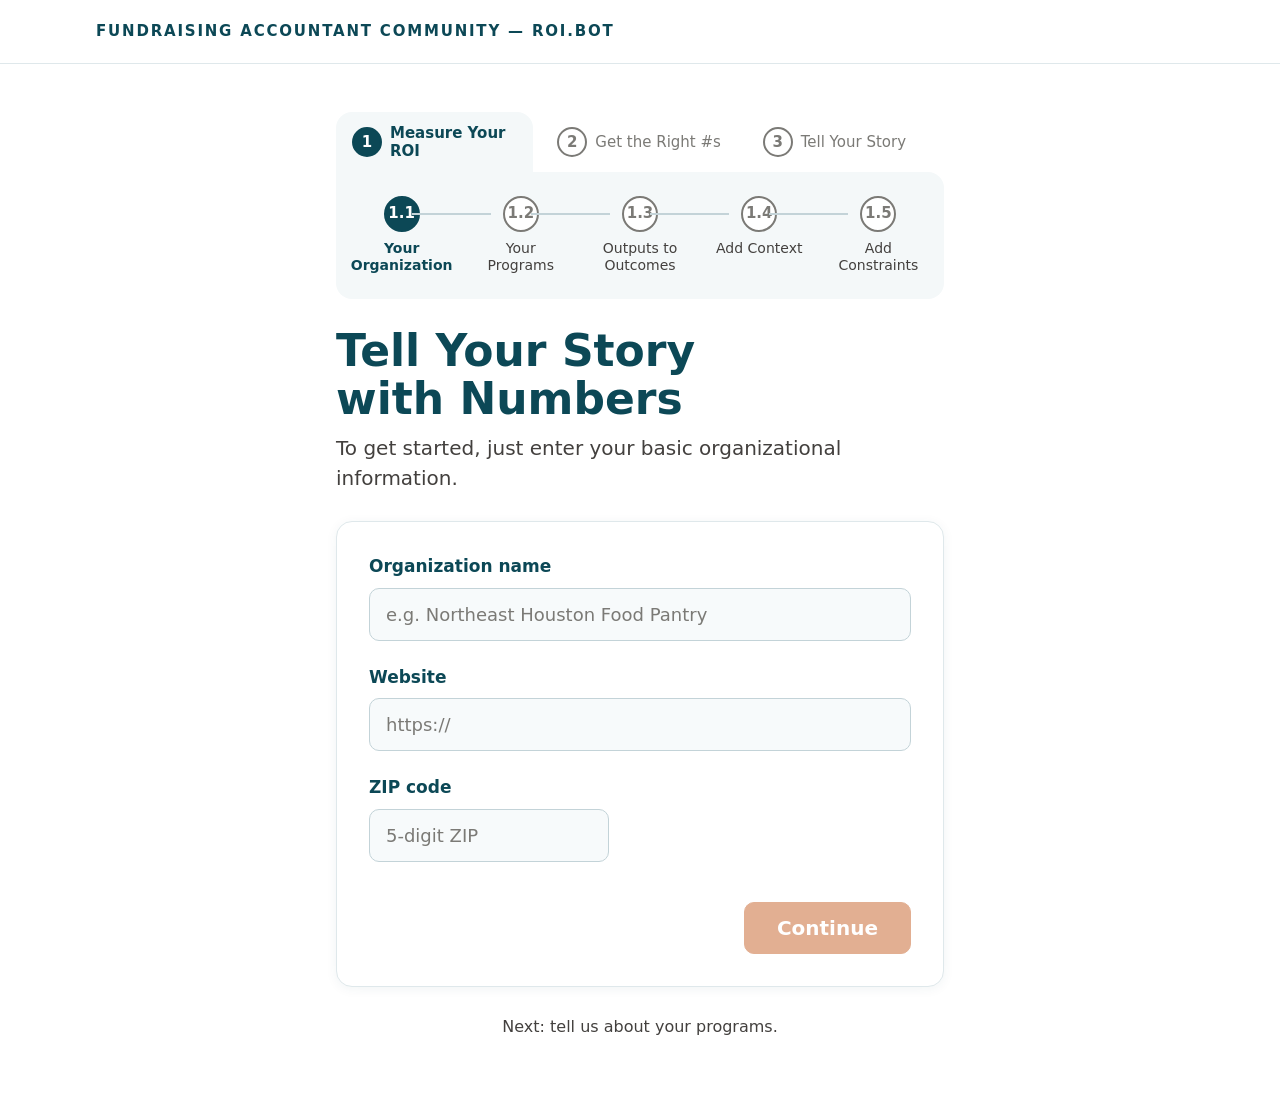
==== commit 576df68c: "Screen 1: Tell Your Story with Numbers, on the main page From FAC's "ROI.bot Agent — Version 2 Build" ====
--- a/index.html
+++ b/index.html
@@ -1,516 +1,56 @@
 <!doctype html>
-<html lang="en" data-download="on">
+<html lang="en">
 <head>
 <meta charset="utf-8">
 <meta name="viewport" content="width=device-width, initial-scale=1, viewport-fit=cover">
-<title>Impact Statement Builder</title>
-<meta name="claude:viewport-fit-sides" content="cover">
-<style>
-/*
-  Layout: numbered form sections on the left, a sticky "finished prompt"
-  slip on the right; stacks on phones. FAC's brand, as in the builder
-  (styles.css): white page, dark teal headings, burnt orange calls to
-  action, Calibri, light theme only.
-*/
-:root {
-  --page: #ffffff;
-  --paper: #f7fafb;
-  --field: #ffffff;
-  --input-line: #c3d3d8;
-  --ink: #43403e;
-  --heading: #0c4856;
-  --muted: #43403e;
-  --soft: #7b7a76;
-  --line: #dfe8eb;
-  --accent: #0c4856;
-  --cta: #c76128;
-  --accent-ink: #ffffff;
-  --mark: #9a4a1c;
-  --mark-bg: #fdf2e9;
-  --danger: #a8352a;
-  --slip: #f4f8f9;
-  --display: Calibri, Carlito, "Segoe UI", system-ui, sans-serif;
-  --body: Calibri, Carlito, "Segoe UI", system-ui, sans-serif;
-  --mono: ui-monospace, Consolas, "Courier New", monospace;
-  color-scheme: light;
-}
-[hidden] { display: none !important; }
-* { box-sizing: border-box; }
-body { margin: 0; background: var(--page); color: var(--ink); font-family: var(--body); font-size: 17px; line-height: 1.5; }
-.topbar { border-bottom: 1px solid var(--line); }
-.topbar-in { max-width: 1180px; margin: 0 auto; padding: 20px max(16px, env(safe-area-inset-left, 0px)); display: flex; align-items: center; justify-content: space-between; gap: 16px; flex-wrap: wrap; min-height: 56px; }
-.brand { margin: 0; font-size: 15px; font-weight: 700; letter-spacing: .12em; color: var(--heading); }
-.wrap { max-width: 1180px; margin: 0 auto; display: grid; gap: 28px;
-  padding: 48px max(16px, env(safe-area-inset-right, 0px)) 64px max(16px, env(safe-area-inset-left, 0px)); }
-header { display: grid; gap: 10px; max-width: 68ch; }
-h1 { font-family: var(--display); font-weight: 700; font-size: clamp(32px, 5vw, 44px); line-height: 1.1; margin: 0; color: var(--heading); text-wrap: balance; }
-header p { margin: 0; font-size: 19px; }
-.cols { display: grid; grid-template-columns: minmax(0, 1fr) minmax(0, 440px); gap: 28px; align-items: start; }
-@media (max-width: 900px) { .cols { grid-template-columns: minmax(0, 1fr); } }
-
-form { display: grid; gap: 20px; min-width: 0; }
-fieldset { border: 1px solid var(--line); border-radius: 16px; background: var(--field); padding: 28px 32px 32px; margin: 0; display: grid; gap: 20px; min-width: 0; }
-@media (max-width: 560px) { fieldset { padding: 20px 16px; } }
-legend { padding: 0 8px; margin-left: -8px; font-family: var(--display); font-weight: 700; font-size: 24px; color: var(--heading); display: flex; gap: 10px; align-items: baseline; }
-legend .num { font-size: 16px; color: var(--heading); }
-.hint { margin: -6px 0 0; color: var(--muted); font-size: 15px; max-width: 65ch; }
-.row { display: grid; grid-template-columns: repeat(auto-fit, minmax(200px, 1fr)); gap: 16px; }
-.f { display: grid; gap: 6px; min-width: 0; }
-label, .lbl { font-weight: 700; font-size: 17px; color: var(--heading); }
-.req { color: var(--danger); font-weight: 700; margin-left: 2px; }
-.opt { color: var(--soft); font-weight: 400; font-size: 15px; }
-input[type=text], input[type=url], input[type=number], textarea, select {
-  font: inherit; font-size: 18px; color: var(--ink); background: var(--paper); border: 1px solid var(--input-line); border-radius: 10px;
-  padding: 12px 16px; width: 100%; min-width: 0;
-}
-input[type=text], input[type=url], input[type=number], select { min-height: 52px; }
-::placeholder { color: var(--soft);
-}
-textarea { min-height: 72px; resize: vertical; }
-input:focus-visible, textarea:focus-visible, select:focus-visible, button:focus-visible { outline: 2px solid var(--accent); outline-offset: 2px; }
-.money { position: relative; }
-.money span { position: absolute; left: 16px; top: 50%; transform: translateY(-50%); color: var(--muted); pointer-events: none; }
-.money input { padding-left: 30px; }
-.pct input { padding-right: 34px; }
-.pct { position: relative; }
-.pct span { position: absolute; right: 16px; top: 50%; transform: translateY(-50%); color: var(--muted); pointer-events: none; }
-.invalid { border-color: var(--danger) !important; box-shadow: 0 0 0 1px var(--danger); }
-
-.choice { display: flex; flex-wrap: wrap; gap: 8px; }
-.choice label { display: flex; gap: 8px; align-items: center; font-weight: 400; color: var(--ink); border: 1px solid var(--input-line); border-radius: 999px; padding: 8px 16px; cursor: pointer; background: var(--paper); }
-.choice label:has(input:checked) { border-color: var(--accent); color: var(--accent); font-weight: 700; }
-.choice input { accent-color: var(--accent); margin: 0; }
-.sub { border-left: 2px solid var(--line); padding-left: 16px; display: grid; gap: 16px; }
-
-.results { display: grid; gap: 10px; }
-.result { display: grid; grid-template-columns: 140px minmax(0, 1fr) auto; gap: 10px; align-items: end; }
-@media (max-width: 520px) { .result { grid-template-columns: 1fr auto; } .result .what { grid-column: 1 / -1; grid-row: 2; } }
-.icon-btn { background: none; border: 1px solid var(--input-line); color: var(--muted); border-radius: 10px; width: 44px; height: 44px; cursor: pointer; font-size: 18px; }
-.icon-btn:hover { color: var(--danger); border-color: var(--danger); }
-
-button.btn { font: inherit; font-weight: 700; font-size: 17px; border-radius: 10px; padding: 10px 20px; min-height: 48px; cursor: pointer; border: 1px solid var(--accent); }
-.btn.primary { background: var(--cta); border-color: var(--cta); color: var(--accent-ink); }
-.btn.ghost { background: transparent; color: var(--accent); }
-.btn.quiet { background: transparent; color: var(--muted); border-color: var(--input-line); }
-.actions { display: flex; flex-wrap: wrap; gap: 10px; }
-
-aside { position: sticky; top: calc(env(safe-area-inset-top, 0px) + 16px); display: grid; gap: 12px; min-width: 0; }
-@media (max-width: 900px) { aside { position: static; } }
-.slip { background: var(--slip); border: 1px solid var(--line); border-radius: 16px; padding: 22px; display: grid; gap: 12px; min-width: 0; }
-.slip h2 { font-family: var(--display); font-weight: 700; font-size: 24px; margin: 0; color: var(--heading); }
-.status { font-size: 15px; color: var(--muted); display: flex; align-items: center; gap: 8px; }
-.pill { font-size: 14px; font-weight: 600; border-radius: 999px; padding: 2px 10px; background: var(--mark-bg); color: var(--mark); }
-.pill.ok { background: transparent; color: var(--accent); border: 1px solid var(--accent); }
-pre#prompt { font-family: var(--mono); font-size: 13px; line-height: 1.6; white-space: pre-wrap; word-break: break-word; margin: 0; max-height: 62vh; overflow: auto; background: var(--field); border: 1px solid var(--line); border-radius: 10px; padding: 14px; }
-@media (max-width: 900px) { pre#prompt { max-height: none; } }
-pre#prompt mark { background: var(--mark-bg); color: var(--mark); border-radius: 3px; padding: 0 2px; }
-#msg { font-size: 14px; min-height: 1.5em; }
-#msg.bad { color: var(--danger); }
-#msg.good { color: var(--accent); }
-@media (prefers-reduced-motion: no-preference) { button { transition: background .15s, color .15s, border-color .15s; } }
-</style>
+<title>Tell Your Story with Numbers</title>
+<link rel="stylesheet" href="styles.css">
 </head>
 <body>
 
+<!-- Screen 1 of FAC's ROI.bot Version 2 build plan. The wording comes from js/questions.js (screen1). -->
 <div class="topbar">
   <div class="topbar-in">
-    <p class="brand">FUNDRAISING ACCOUNTANT COMMUNITY — ROI.BOT</p>
-    <!-- ROI.bot's logo goes here once FAC sends the file. -->
+    <p class="brand" id="brand"></p>
+    <!-- ROI.bot's logo goes here once FAC sends the file: <img class="logo" src="..." alt="ROI.bot"> -->
   </div>
 </div>
 
-<div class="wrap">
+<div class="wrap narrow">
+  <nav class="progress" id="progress" aria-label="Progress" data-step="0">
+    <ol class="steps-tabs" id="stepsTabs"></ol>
+    <ol class="parts" id="parts"></ol>
+  </nav>
+
   <header>
-    <h1>Build your impact statement prompt</h1>
-    <p id="intro">Answer the questions below. The prompt on the right updates as you type. When every required field is filled in, copy or download it and paste it into ROI.bot to write your pain statement and tangible results.</p>
+    <h1 id="title"></h1>
+    <p id="intro"></p>
   </header>
-  <p style="margin:0">Need the full ROI.bot prompt sheet for all your programs? <a href="builder.html" style="color:var(--accent);font-weight:600">Open the prompt sheet builder</a>.</p>
 
-  <div class="cols">
-    <form id="form" novalidate>
-      <fieldset>
-        <legend><span class="num">00</span>Your organization</legend>
-        <div class="row">
-          <div class="f"><label for="orgName">Organization name<span class="req">*</span></label><input type="text" id="orgName" autocomplete="organization"></div>
-          <div class="f"><label for="website">Website <span class="opt">(optional)</span></label><input type="url" id="website" placeholder="https://"></div>
-        </div>
-        <div class="row">
-          <div class="f"><label for="zip">ZIP code<span class="req">*</span></label><input type="text" id="zip" autocomplete="postal-code" inputmode="numeric" maxlength="10" placeholder="5-digit ZIP"><p class="hint zip-place" id="zipPlace" aria-live="polite"></p></div>
-        </div>
-        <div class="f"><label for="program">Program or service this gift would fund<span class="req">*</span></label><input type="text" id="program" placeholder="Name of the program"></div>
-        <div class="f"><label for="population">Who you serve <span class="opt">(optional)</span></label><input type="text" id="population" placeholder="The people and community you serve"></div>
-      </fieldset>
+  <form class="card" id="s1" novalidate>
+    <div class="f">
+      <label for="s1-org" id="s1-org-label"></label>
+      <input type="text" id="s1-org" autocomplete="organization">
+    </div>
+    <div class="f">
+      <label for="s1-website" id="s1-website-label"></label>
+      <input type="url" id="s1-website" autocomplete="url">
+    </div>
+    <div class="f f-zip">
+      <label for="s1-zip" id="s1-zip-label"></label>
+      <input type="text" id="s1-zip" inputmode="numeric" maxlength="10" autocomplete="postal-code">
+      <p class="hint zip-place" id="s1-zip-place" aria-live="polite"></p>
+    </div>
+    <div class="card-actions">
+      <button type="submit" class="btn primary" id="continue" disabled></button>
+    </div>
+  </form>
 
-      <fieldset>
-        <legend><span class="num">1.1</span>Your pain statement</legend>
-        <p class="hint">Pain statements create urgency. They show a donor what is happening right now and what is at risk if funding doesn't come through.</p>
-
-        <div class="f">
-          <span class="lbl">What is driving the need?<span class="req">*</span></span>
-          <div class="choice" role="radiogroup" aria-label="What is driving the need">
-            <label><input type="radio" name="driver" id="driverLoss" value="loss"> We lost funding</label>
-            <label><input type="radio" name="driver" id="driverDemand" value="demand"> Demand increased</label>
-            <label><input type="radio" name="driver" id="driverBoth" value="both"> Both</label>
-          </div>
-        </div>
-
-        <div class="sub" id="lossBox" hidden>
-          <div class="row">
-            <div class="f"><label for="lossAmount">Funding lost<span class="req">*</span></label><div class="money"><span>$</span><input type="number" id="lossAmount" min="0" step="1" inputmode="numeric" placeholder="Total dollars lost"></div></div>
-          </div>
-          <div class="f">
-            <span class="lbl">Type of loss<span class="req">*</span></span>
-            <div class="choice" id="lossTypes">
-              <label><input type="checkbox" id="lossGov" value="government"> Government</label>
-              <label><input type="checkbox" id="lossGrants" value="grant"> Grants</label>
-              <label><input type="checkbox" id="lossDonations" value="donation"> Donations</label>
-            </div>
-          </div>
-        </div>
-
-        <div class="sub" id="demandBox" hidden>
-          <div class="row">
-            <div class="f"><label for="demandPct">Increase in demand for services<span class="req">*</span></label><div class="pct"><input type="number" id="demandPct" min="0" step="0.1" inputmode="decimal" placeholder="Percent increase"><span>%</span></div></div>
-          </div>
-        </div>
-
-        <div class="row">
-          <div class="f"><label for="unserved">People who go unserved<span class="req">*</span></label><input type="number" id="unserved" min="0" step="1" inputmode="numeric" placeholder="Number of people"></div>
-        </div>
-        <div class="f"><label for="servicesLost">What services did they lose?<span class="req">*</span></label><textarea id="servicesLost" placeholder="The services people went without"></textarea></div>
-        <div class="f"><label for="couldNot">What were you not able to do? <span class="opt">(optional)</span></label><textarea id="couldNot" placeholder="Work your organization had to stop or turn down"></textarea></div>
-
-        <div class="row">
-          <div class="f"><label for="servedCount">People you currently serve<span class="req">*</span></label><input type="number" id="servedCount" min="0" step="1" inputmode="numeric" placeholder="Number of people"></div>
-          <div class="f"><label for="servedPeriod">Over what period of time?<span class="req">*</span></label>
-            <select id="servedPeriod">
-              <option value="">Choose a period</option>
-              <option value="per month">Per month</option>
-              <option value="per quarter">Per quarter</option>
-              <option value="per year">Per year</option>
-              <option value="since our founding">Since our founding</option>
-            </select>
-          </div>
-        </div>
-
-        <div class="f"><label for="outcomes">What outcomes does an investment in this program create?<span class="req">*</span></label><textarea id="outcomes" placeholder="The change your program makes for the people you serve"></textarea></div>
-        <div class="row">
-          <div class="f"><label for="saves">Dollars it saves the community <span class="opt">(if known)</span></label><div class="money"><span>$</span><input type="number" id="saves" min="0" step="1" inputmode="numeric" placeholder="Dollars saved"></div></div>
-        </div>
-      </fieldset>
-
-      <fieldset>
-        <legend><span class="num">1.2</span>Tangible results</legend>
-        <p class="hint">Donors want to know exactly what their gift produces. Link a dollar amount to a real program outcome. For example, the Fort Bend Women's Center offers a night of safety for $125. Add at least one.</p>
-        <div class="results" id="results"></div>
-        <div><button type="button" class="btn ghost" id="addResult">Add another result</button></div>
-      </fieldset>
-
-      <div class="actions">
-        <button type="submit" class="btn primary">Check and copy prompt</button>
-        <button type="button" class="btn quiet" id="clear">Clear form</button>
-      </div>
-    </form>
-
-    <aside aria-live="polite">
-      <div class="slip">
-        <h2>Your finished prompt</h2>
-        <div class="status"><span class="pill" id="pill">0 of 0 required</span><span id="statusText">Highlighted items still need an answer.</span></div>
-        <pre id="prompt"></pre>
-        <div class="actions">
-          <button type="button" class="btn primary" id="copy">Copy prompt</button>
-          <button type="button" class="btn ghost" id="download" hidden>Download .txt</button>
-        </div>
-        <div id="msg"></div>
-      </div>
-    </aside>
-  </div>
+  <p class="next-line" id="nextLine"></p>
 </div>
 
+<script src="js/questions.js"></script>
 <script src="js/zip-place.js"></script>
-<script>
-(function () {
-  var $ = function (id) { return document.getElementById(id); };
-  var STORE = "impact-prompt-draft-v1";
-  var FILE_NAME = "impact-statement-prompt.txt";
-  // The file version sets data-download="on" and saves through a plain link.
-  // The claude.ai page leaves it off and saves through the viewer's downloads capability instead.
-  var linkDownload = document.documentElement.getAttribute("data-download") === "on";
-  var claudeDownloads = null;
-  var canDownload = false;
-  var resultsEl = $("results");
-  var fieldIds = ["orgName","website","zip","program","population","lossAmount","demandPct","unserved","servicesLost","couldNot","servedCount","servedPeriod","outcomes","saves"];
-  var introBoth = $("intro").textContent;
-  var introCopy = "Answer the questions below. The prompt on the right updates as you type. When every required field is filled in, copy it and paste it into ROI.bot to write your pain statement and tangible results.";
-
-  function setDownload(on) {
-    canDownload = on;
-    $("download").hidden = !on;
-    $("intro").textContent = on ? introBoth : introCopy;
-  }
-  setDownload(linkDownload);
-  if (!linkDownload && window.claude && window.claude.use) {
-    window.claude.use("downloads").then(function (ns) {
-      if (ns) { claudeDownloads = ns; setDownload(true); update(); }
-    }, function () {});
-  }
-
-  function addResult(amount, what) {
-    var row = document.createElement("div");
-    row.className = "result";
-    var n = resultsEl.children.length + 1;
-    row.innerHTML =
-      '<div class="f"><label for="ra' + n + '">Gift amount</label><div class="money"><span>$</span><input type="number" min="0" step="1" inputmode="numeric" id="ra' + n + '" class="r-amt" placeholder="Amount"></div></div>' +
-      '<div class="f what"><label for="rw' + n + '">What it provides</label><input type="text" id="rw' + n + '" class="r-what" placeholder="What this gift pays for"></div>' +
-      '<button type="button" class="icon-btn" aria-label="Remove this result">×</button>';
-    row.querySelector(".r-amt").value = amount || "";
-    row.querySelector(".r-what").value = what || "";
-    row.querySelector("button").addEventListener("click", function () {
-      if (resultsEl.children.length > 1) row.remove();
-      else { row.querySelector(".r-amt").value = ""; row.querySelector(".r-what").value = ""; }
-      update();
-    });
-    resultsEl.appendChild(row);
-  }
-
-  function driver() {
-    var c = document.querySelector('input[name="driver"]:checked');
-    return c ? c.value : "";
-  }
-  function lossTypes() {
-    return ["lossGov","lossGrants","lossDonations"].filter(function (id) { return $(id).checked; }).map(function (id) { return $(id).value; });
-  }
-  function results() {
-    return Array.prototype.map.call(resultsEl.children, function (r) {
-      return { amount: r.querySelector(".r-amt").value.trim(), what: r.querySelector(".r-what").value.trim(), row: r };
-    });
-  }
-  function v(id) { return $(id).value.trim(); }
-  // Numbers go into the prompt exactly as the member typed them. Only commas are added; nothing is rounded.
-  // Anything that isn't plain digits (like 1e3 or -5, which number boxes accept) counts as missing.
-  function plain(x) { return /^\d+(\.\d+)?$/.test(x); }
-  function nv(id) { return plain(v(id)) ? v(id) : ""; }
-  function badNum(id) { return !!v(id) && !plain(v(id)); }
-  function commas(x) { var p = x.split("."); return p[0].replace(/\B(?=(\d{3})+(?!\d))/g, ",") + (p.length > 1 ? "." + p[1] : ""); }
-  function money(x) { return "$" + commas(x); }
-  function num(x) { return commas(x); }
-  function numLabel(id, label) { return badNum(id) ? label + " (digits only)" : label; }
-  function zipOk() { return /^\d{5}(-\d{4})?$/.test(v("zip")); }
-  function listJoin(a) { return a.length < 2 ? a.join("") : a.slice(0, -1).join(", ") + " and " + a[a.length - 1]; }
-
-  // Each check: [element to flag, is it filled?, label]
-  function checks() {
-    var d = driver();
-    var list = [
-      [$("orgName"), !!v("orgName"), "Organization name"],
-      [$("zip"), zipOk(), "ZIP code (5 digits)"],
-      [$("program"), !!v("program"), "Program to fund"],
-      [document.querySelector(".choice[role=radiogroup]"), !!d, "What is driving the need"]
-    ];
-    if (d === "loss" || d === "both") {
-      list.push([$("lossAmount"), !!nv("lossAmount"), numLabel("lossAmount", "Funding lost")]);
-      list.push([$("lossTypes"), lossTypes().length > 0, "Type of loss"]);
-    }
-    if (d === "demand" || d === "both") list.push([$("demandPct"), !!nv("demandPct"), numLabel("demandPct", "Increase in demand")]);
-    list.push(
-      [$("unserved"), !!nv("unserved"), numLabel("unserved", "People who go unserved")],
-      [$("servicesLost"), !!v("servicesLost"), "Services lost"],
-      [$("servedCount"), !!nv("servedCount"), numLabel("servedCount", "People currently served")],
-      [$("servedPeriod"), !!v("servedPeriod"), "Time period served"],
-      [$("outcomes"), !!v("outcomes"), "Outcomes"]
-    );
-    // Dollars saved is optional, but a number that isn't plain digits must be fixed, not dropped.
-    if (badNum("saves")) list.push([$("saves"), false, "Dollars saved (digits only)"]);
-    var rs = results();
-    var good = rs.some(function (r) { return plain(r.amount) && r.what; });
-    list.push([rs[0].row, good, "At least one tangible result"]);
-    rs.forEach(function (r) { if (r.amount && !plain(r.amount)) list.push([r.row, false, "Gift amount (digits only)"]); });
-    return list;
-  }
-
-  function esc(s) { return s.replace(/&/g, "&amp;").replace(/</g, "&lt;").replace(/>/g, "&gt;"); }
-  var MISS = "\u0000";
-  function or(val, label) { return val ? val : MISS + "[MISSING: " + label + "]" + MISS; }
-
-  function buildPrompt() {
-    var d = driver();
-    var org = or(v("orgName"), "organization name");
-    var L = [];
-    L.push("You are a nonprofit fundraising writer. Write a donor-facing impact statement for " + org + ".");
-    L.push("");
-    L.push("Rules:");
-    L.push("- Use only the facts and figures given below. Do not invent, estimate or round any number.");
-    L.push("- If any item below is marked MISSING, ask me for it before you write anything.");
-    L.push("- Write in plain, direct language a donor can read in under a minute.");
-    L.push("");
-    L.push("ORGANIZATION");
-    L.push("Name: " + org);
-    L.push("Location: " + or(zipOk() && v("zip"), "5-digit ZIP code") + (zipPlace() ? " (" + zipPlace() + ")" : ""));
-    if (v("website")) L.push("Website: " + v("website"));
-    L.push("Program this gift would fund: " + or(v("program"), "program"));
-    if (v("population")) L.push("Who we serve: " + v("population"));
-    L.push("");
-    L.push("1.1 PAIN STATEMENT DATA");
-    if (!d) L.push("Driver of need: " + or("", "lost funding or increased demand"));
-    if (d === "loss" || d === "both") {
-      var t = lossTypes();
-      L.push("Funding lost: " + or(nv("lossAmount") && money(nv("lossAmount")), "amount of funding lost"));
-      L.push("Type of loss: " + or(t.length ? listJoin(t) : "", "government, grant or donation"));
-    }
-    if (d === "demand" || d === "both") L.push("Increase in demand for services: " + or(nv("demandPct") && nv("demandPct") + "%", "percent increase in demand"));
-    L.push("People who go unserved: " + or(nv("unserved") && num(nv("unserved")), "number of people unserved"));
-    L.push("Services they lost: " + or(v("servicesLost"), "services lost"));
-    if (v("couldNot")) L.push("What we were not able to do: " + v("couldNot"));
-    L.push("People we currently serve: " + or(nv("servedCount") && num(nv("servedCount")), "number currently served") + " " + or(v("servedPeriod"), "time period"));
-    L.push("Outcomes an investment creates: " + or(v("outcomes"), "outcomes"));
-    L.push("Dollars saved: " + (nv("saves") ? money(nv("saves")) : badNum("saves") ? or("", "dollars saved, digits only") : "not provided (leave out the \"saves\" clause; do not estimate)"));
-    L.push("");
-    L.push("1.2 TANGIBLE RESULTS");
-    var rs = results().filter(function (r) { return r.amount || r.what; });
-    if (!rs.length) L.push("- " + or("", "at least one gift amount and what it provides"));
-    rs.forEach(function (r) {
-      L.push("- " + or(plain(r.amount) && money(r.amount), "gift amount") + " provides " + or(r.what, "what it provides"));
-    });
-    L.push("");
-    L.push("WRITE THE FOLLOWING");
-    L.push("1. Pain statement. Use this format and fill in the figures:");
-    if (d === "loss" || d === "both" || !d) L.push("   \"[Organization] lost $[amount] in [type] funding. As a result, [number] people go unserved.\"");
-    if (d === "demand" || d === "both" || !d) L.push("   \"Demand has increased [percent]%. As a result, [number] people go unserved.\"");
-    L.push("   Follow it with one sentence on the services people lost" + (v("couldNot") ? " and what we could not do." : "."));
-    L.push("2. Investment statement: \"An investment in [program] helps create [outcomes]" + (nv("saves") ?" and saves [dollars]." : ".") + "\"");
-    L.push("3. Tangible results: one line per gift amount, in the form \"$[amount] provides [result].\"");
-    L.push("4. A short impact paragraph (3 to 4 sentences) that combines the above for a donor appeal, ending with a clear call to give.");
-    return L.join("\n");
-  }
-
-  function render() {
-    var text = buildPrompt();
-    var parts = text.split(MISS);
-    $("prompt").innerHTML = parts.map(function (p, i) { return i % 2 ? "<mark>" + esc(p) + "</mark>" : esc(p); }).join("");
-    return parts.join("");
-  }
-
-  // The place for the ZIP ("Houston, TX") from our own copy of GeoNames'
-  // ZIP list, loaded the first time a ZIP needs it. Nothing is sent anywhere.
-  function zipPlace() { return window.FACZip ? FACZip.place(v("zip")) : ""; }
-  function showZipPlace() {
-    var where = zipPlace();
-    if (where === null) FACZip.load(update);
-    $("zipPlace").textContent = where ? "📍 " + where : where === "" && zipOk() ? "We couldn't find this ZIP code. Check it, or leave it as is." : "";
-  }
-
-  function update() {
-    showZipPlace();
-    var d = driver();
-    $("lossBox").hidden = !(d === "loss" || d === "both");
-    $("demandBox").hidden = !(d === "demand" || d === "both");
-    var cs = checks();
-    var done = cs.filter(function (c) { return c[1]; }).length;
-    cs.forEach(function (c) { if (c[1]) c[0].classList.remove("invalid"); });
-    var pill = $("pill");
-    pill.textContent = done + " of " + cs.length + " required";
-    pill.className = "pill" + (done === cs.length ? " ok" : "");
-    $("statusText").textContent = done === cs.length ? "Ready to " + (canDownload ? "copy or download." : "copy.") : "Highlighted items still need an answer.";
-    render();
-    save();
-  }
-
-  function save() {
-    try {
-      var data = { driver: driver(), types: lossTypes(), results: results().map(function (r) { return [r.amount, r.what]; }) };
-      fieldIds.forEach(function (id) { data[id] = $(id).value; });
-      localStorage.setItem(STORE, JSON.stringify(data));
-    } catch (e) {}
-  }
-  function load() {
-    var data = null;
-    try { data = JSON.parse(localStorage.getItem(STORE) || "null"); } catch (e) {}
-    if (data) {
-      fieldIds.forEach(function (id) { if (data[id] != null) $(id).value = data[id]; });
-      if (data.driver) { var r = document.querySelector('input[name="driver"][value="' + data.driver + '"]'); if (r) r.checked = true; }
-      ["lossGov","lossGrants","lossDonations"].forEach(function (id) { $(id).checked = (data.types || []).indexOf($(id).value) > -1; });
-      (data.results && data.results.length ? data.results : [["", ""]]).forEach(function (r) { addResult(r[0], r[1]); });
-    } else addResult();
-  }
-
-  function say(cls, text) { $("msg").className = cls; $("msg").textContent = text; }
-
-  // Returns the finished prompt, or null after flagging what is still missing.
-  function readyPrompt() {
-    var cs = checks();
-    var missing = cs.filter(function (c) { return !c[1]; });
-    cs.forEach(function (c) { c[0].classList.toggle("invalid", !c[1]); });
-    var text = render();
-    if (!missing.length) return text;
-    say("bad", "Fill in " + missing.length + " more: " + missing.map(function (c) { return c[2]; }).join(", ") + ".");
-    var first = missing[0][0];
-    first.scrollIntoView({ block: "center", behavior: "smooth" });
-    var focusable = first.matches("input,select,textarea") ? first : first.querySelector("input,select,textarea");
-    if (focusable) focusable.focus({ preventScroll: true });
-    return null;
-  }
-
-  function copyPrompt() {
-    var text = readyPrompt();
-    if (!text) return;
-    function fallback() {
-      var range = document.createRange();
-      range.selectNodeContents($("prompt"));
-      var sel = window.getSelection(); sel.removeAllRanges(); sel.addRange(range);
-      say("good", "The prompt is selected. Press Ctrl+C (or ⌘C) to copy it.");
-    }
-    try {
-      navigator.clipboard.writeText(text).then(function () {
-        say("good", "Copied. Paste it into ROI.bot to write your impact statement.");
-      }, fallback);
-    } catch (e) { fallback(); }
-  }
-
-  function downloadPrompt() {
-    var text = readyPrompt();
-    if (!text) return;
-    if (claudeDownloads) {
-      claudeDownloads.save({ filename: FILE_NAME, data: text }).then(function () {
-        say("good", "Downloaded " + FILE_NAME + ". Open it and paste the prompt into ROI.bot.");
-      }, function (err) {
-        var code = err && err.code;
-        if (code === "declined") say("", "Download canceled.");
-        else if (code === "rate_limited") say("bad", "A download is already waiting for your answer. Finish that one, then try again.");
-        else { setDownload(false); update(); say("bad", "Downloads aren't available here. Use Copy prompt instead."); }
-      });
-      return;
-    }
-    var url = URL.createObjectURL(new Blob([text], { type: "text/plain;charset=utf-8" }));
-    var a = document.createElement("a");
-    a.href = url;
-    a.download = FILE_NAME;
-    document.body.appendChild(a);
-    a.click();
-    a.remove();
-    setTimeout(function () { URL.revokeObjectURL(url); }, 1000);
-    say("good", "Downloaded " + FILE_NAME + ". Open it and paste the prompt into ROI.bot.");
-  }
-
-  $("form").addEventListener("input", update);
-  $("form").addEventListener("change", update);
-  $("form").addEventListener("submit", function (e) { e.preventDefault(); copyPrompt(); });
-  $("copy").addEventListener("click", copyPrompt);
-  $("download").addEventListener("click", downloadPrompt);
-  $("addResult").addEventListener("click", function () { addResult(); update(); resultsEl.lastChild.querySelector("input").focus(); });
-
-  var clearArmed = false;
-  $("clear").addEventListener("click", function () {
-    if (!clearArmed) { clearArmed = true; $("clear").textContent = "Click again to clear everything"; setTimeout(function () { clearArmed = false; $("clear").textContent = "Clear form"; }, 4000); return; }
-    clearArmed = false; $("clear").textContent = "Clear form";
-    $("form").reset(); resultsEl.innerHTML = ""; addResult();
-    document.querySelectorAll(".invalid").forEach(function (el) { el.classList.remove("invalid"); });
-    say("", "");
-    update();
-  });
-
-  load();
-  update();
-})();
-</script>
+<script src="js/screen1.js"></script>
 </body>
 </html>
--- a/styles.css
+++ b/styles.css
@@ -0,0 +1,238 @@
+/*
+  Prompt sheet builder and how-to page. FAC's brand (Fundraising Accountant
+  Community design system), as in FAC's "ROI.bot v2 Screen Mockups"
+  (Screen 1): white page, dark teal headings, burnt orange calls to action,
+  Calibri, light theme only. The live form (index.html) uses the same.
+*/
+:root {
+  --page: #ffffff;        /* white: the page */
+  --field: #ffffff;       /* white: the card */
+  --paper: #f7fafb;       /* inputs and boxes inside the card */
+  --input-line: #c3d3d8;
+  --ink: #43403e;         /* dark gray: body text */
+  --heading: #0c4856;     /* dark teal: headings and labels */
+  --muted: #43403e;
+  --soft: #7b7a76;        /* gray: placeholders and "(optional)" */
+  --line: #dfe8eb;
+  --accent: #0c4856;      /* dark teal: links and outlines */
+  --turquoise: #0192c6;   /* input focus border */
+  --cta: #c76128;         /* burnt orange: the main button */
+  --accent-ink: #ffffff;
+  --mark: #9a4a1c;
+  --mark-bg: #fdf2e9;
+  --danger: #a8352a;
+  --slip: #f4f8f9;
+  --display: Calibri, Carlito, "Segoe UI", system-ui, sans-serif;
+  --body: Calibri, Carlito, "Segoe UI", system-ui, sans-serif;
+  --mono: ui-monospace, Consolas, "Courier New", monospace;
+  color-scheme: light;
+}
+[hidden] { display: none !important; }
+/* Read out by screen readers, not shown. */
+.sr { position: absolute; width: 1px; height: 1px; overflow: hidden; clip: rect(0 0 0 0); white-space: nowrap; }
+* { box-sizing: border-box; }
+body { margin: 0; background: var(--page); color: var(--ink); font-family: var(--body); font-size: 17px; line-height: 1.5; }
+
+/* The bar across the top: FAC's name, and ROI.bot's logo once FAC sends it. */
+.topbar { border-bottom: 1px solid var(--line); }
+.topbar-in { max-width: 1120px; margin: 0 auto; padding: 20px max(16px, env(safe-area-inset-left, 0px)); display: flex; align-items: center; justify-content: space-between; gap: 16px; flex-wrap: wrap; min-height: 56px; }
+.brand { margin: 0; font-size: 15px; font-weight: 700; letter-spacing: .12em; color: var(--heading); }
+.logo { height: 56px; width: auto; display: block; }
+@media (max-width: 560px) { .brand { font-size: 12px; letter-spacing: .1em; max-width: 16em; } .logo { height: 44px; } }
+.wrap { max-width: 720px; margin: 0 auto; display: grid; gap: 28px;
+  padding: 48px max(16px, env(safe-area-inset-right, 0px)) 64px max(16px, env(safe-area-inset-left, 0px)); }
+header { display: grid; gap: 10px; }
+h1 { font-family: var(--display); font-weight: 700; font-size: clamp(32px, 5vw, 44px); line-height: 1.1; margin: 0; color: var(--heading); text-wrap: balance; }
+header p { margin: 0; font-size: 20px; }
+@media (max-width: 560px) { header p { font-size: 18px; } }
+.counter { font-size: 15px; color: var(--soft); }
+
+/*
+  Progress bar (FAC's Version 2 build plan): two rows. Top: the three steps
+  as tabs; the current one is tinted with a filled teal number, finished
+  ones show a teal check, steps to come are gray. Bottom: a tinted panel
+  joined to the current tab with that step's five parts as numbered dots;
+  current = filled teal, done = teal outline and a teal line to the next
+  dot, to come = gray outline. Titles always show, smaller on phones.
+*/
+.progress { display: grid; }
+.wrap { grid-template-columns: minmax(0, 1fr); }
+.wrap > * { min-width: 0; }
+.parts .part-label, .steps-tabs li { hyphens: auto; }
+.steps-tabs { list-style: none; margin: 0; padding: 0; display: flex; gap: 8px; }
+.steps-tabs li { flex: 1 1 0; display: flex; align-items: center; gap: 8px; padding: 12px 16px; border-radius: 16px 16px 0 0; color: var(--soft); font-size: 15px; line-height: 1.2; min-width: 0; }
+.steps-tabs .num { flex: none; width: 30px; height: 30px; border-radius: 50%; border: 2px solid var(--soft); display: flex; align-items: center; justify-content: center; font-weight: 700; font-size: 15px; }
+.steps-tabs .current { background: var(--slip); color: var(--heading); font-weight: 700; }
+.steps-tabs .current .num { background: var(--heading); border-color: var(--heading); color: #ffffff; }
+.steps-tabs .done { color: var(--heading); }
+.steps-tabs .done .num { border-color: var(--heading); color: var(--heading); }
+.parts { list-style: none; margin: 0; padding: 24px 16px; background: var(--slip); border-radius: 16px; display: flex; }
+.progress[data-step="0"] .parts { border-top-left-radius: 0; }
+.progress[data-step="2"] .parts { border-top-right-radius: 0; }
+.parts li { flex: 1 1 0; display: flex; flex-direction: column; align-items: center; gap: 8px; position: relative; text-align: center; min-width: 0; }
+.parts li + li::before { content: ""; position: absolute; top: 17px; right: calc(50% + 20px); left: calc(-50% + 20px); height: 2px; background: var(--input-line); }
+.parts li.after-done::before { background: var(--heading); }
+.parts .dot { width: 36px; height: 36px; border-radius: 50%; border: 2px solid var(--soft); color: var(--soft); background: var(--page); display: flex; align-items: center; justify-content: center; font: inherit; font-size: 15px; font-weight: 700; padding: 0; position: relative; }
+button.dot { cursor: pointer; }
+.parts .done .dot { border-color: var(--heading); color: var(--heading); }
+.parts .current .dot { background: var(--heading); border-color: var(--heading); color: #ffffff; }
+.parts .part-label { font-size: 14px; line-height: 1.25; color: var(--ink); padding: 0 4px; }
+.parts .current .part-label { font-weight: 700; color: var(--heading); }
+@media (max-width: 560px) {
+  .steps-tabs { gap: 4px; }
+  .steps-tabs li { padding: 8px; font-size: 13px; flex-direction: column; text-align: center; gap: 4px; }
+  .parts { padding: 16px 4px; }
+  .parts .dot { width: 30px; height: 30px; font-size: 13px; }
+  .parts li + li::before { top: 14px; right: calc(50% + 17px); left: calc(-50% + 17px); }
+  .parts .part-label { font-size: 11px; padding: 0 1px; }
+  .parts .current .part-label { font-weight: 400; }
+  .parts { padding: 16px 2px; }
+}
+
+#screen { border: 1px solid var(--line); border-radius: 16px; background: var(--field); padding: 32px; display: grid; gap: 24px; min-width: 0; box-shadow: 0 2px 12px rgba(12, 72, 86, .06); }
+@media (max-width: 560px) { #screen { padding: 24px 16px; } }
+h2 { font-family: var(--display); font-weight: 700; font-size: 26px; margin: 0; display: flex; flex-wrap: wrap; gap: 10px; align-items: baseline; color: var(--heading); }
+h2:focus { outline: none; }
+h2 .num { font-size: 16px; color: var(--heading); }
+.hint { margin: 0; color: var(--muted); font-size: 15px; max-width: 65ch; }
+.f { display: grid; gap: 8px; min-width: 0; }
+.f-zip { max-width: 240px; }
+label, .lbl { font-weight: 700; font-size: 17px; color: var(--heading); }
+.req { color: var(--danger); font-weight: 700; margin-left: 2px; }
+.opt { color: var(--soft); font-weight: 400; font-size: 15px; font-family: var(--body); }
+input[type=text], input[type=url], textarea {
+  font: inherit; font-size: 18px; color: var(--ink); background: var(--paper); border: 1px solid var(--input-line); border-radius: 10px;
+  padding: 12px 16px; width: 100%; min-width: 0;
+}
+input[type=text], input[type=url] { min-height: 52px; }
+::placeholder { color: var(--soft); }
+textarea { min-height: 72px; resize: vertical; }
+input[type=text]:focus, input[type=url]:focus, textarea:focus { outline: none; border: 2px solid var(--turquoise); padding: 11px 15px; }
+input[type=checkbox]:focus-visible, input[type=radio]:focus-visible { outline: 2px solid var(--turquoise); outline-offset: 2px; }
+button:focus-visible, a:focus-visible, select:focus-visible { outline: 2px solid var(--turquoise); outline-offset: 2px; }
+
+/* FAC's example lines: grey hint text, never inside an input. */
+.examples { color: var(--muted); font-size: 14px; border-left: 2px solid var(--line); padding-left: 12px; }
+.examples ul { margin: 4px 0 0; padding-left: 18px; }
+.ex-tag { font-size: 12px; font-weight: 600; letter-spacing: .06em; text-transform: uppercase; }
+
+/* Follow-up under a missing required answer, and the flag once it is skipped. */
+.invalid { border-color: var(--danger) !important; box-shadow: 0 0 0 1px var(--danger); }
+.fu { display: flex; flex-wrap: wrap; gap: 8px 12px; align-items: center; }
+.fu-q { margin: 0; color: var(--danger); font-size: 14px; font-weight: 600; flex: 1 1 260px; }
+.fu-skip { padding: 6px 12px; font-size: 14px; }
+.skipped.noted { color: var(--accent); background: transparent; border-color: var(--accent); }
+.skipped { margin: 0; font-size: 15px; font-weight: 700; color: var(--mark); background: var(--mark-bg); border: 1px solid var(--mark); border-radius: 6px; padding: 6px 10px; }
+
+.item-head { display: flex; justify-content: space-between; align-items: center; gap: 8px; }
+
+/* Label box: appears under an answer once it contains a number. */
+.lab { display: grid; gap: 8px; margin-top: 4px; padding: 12px; border-radius: 8px; background: var(--slip); border: 1px solid var(--line); }
+.lab[data-status="needsLabel"], .lab[data-status="needsNote"], .lab[data-status="unsupported"] { border-color: var(--mark); background: var(--mark-bg); }
+.lab-state { margin: 0; font-size: 13px; }
+.lab-state.needsLabel, .lab-state.needsNote, .lab-state.unsupported { color: var(--mark); font-weight: 600; }
+.lab-state:empty { display: none; }
+
+.choice { display: flex; flex-wrap: wrap; gap: 8px; }
+.choice label { display: flex; gap: 8px; align-items: center; font-weight: 400; color: var(--ink); border: 1px solid var(--input-line); border-radius: 999px; padding: 8px 16px; cursor: pointer; background: var(--paper); }
+.choice label:has(input:checked) { border-color: var(--accent); color: var(--accent); font-weight: 700; }
+.choice input { accent-color: var(--accent); margin: 0; }
+
+.icon-btn { background: none; border: 1px solid var(--line); color: var(--muted); border-radius: 6px; width: 36px; height: 36px; cursor: pointer; font-size: 18px; flex: none; }
+.icon-btn:hover { color: var(--danger); border-color: var(--danger); }
+button.btn, a.btn { font: inherit; font-weight: 700; font-size: 17px; border-radius: 10px; padding: 10px 20px; min-height: 48px; cursor: pointer; border: 1px solid var(--accent); }
+a.btn { display: inline-block; text-decoration: none; }
+a.btn[hidden] { display: none; }
+.btn.primary { background: var(--cta); border-color: var(--cta); color: var(--accent-ink); }
+#next { min-height: 52px; padding: 0 32px; font-size: 20px; }
+@media (max-width: 560px) { .nav { flex-direction: column-reverse; align-items: stretch; } .nav .actions { margin-left: 0; } .nav .actions .btn { flex: 1 1 0; } #next { flex-basis: 100%; } }
+.btn.ghost { background: transparent; color: var(--accent); }
+.btn.quiet { background: transparent; color: var(--muted); border-color: var(--input-line); }
+button.btn:disabled { opacity: .45; cursor: default; }
+.actions { display: flex; flex-wrap: wrap; gap: 10px; }
+.nav { display: flex; flex-wrap: wrap; gap: 10px; justify-content: space-between; align-items: center; }
+.nav .actions { margin-left: auto; }
+
+/* The how-to page's "Why now" and AI note boxes, and the research examples. */
+.note-box { border: 1px solid var(--line); border-radius: 10px; background: var(--slip); padding: 16px 20px; display: grid; gap: 8px; }
+.note-box p, .note-box ul { margin: 0; }
+.examples table { border-collapse: collapse; width: 100%; margin-top: 6px; font-size: 13px; }
+.examples th, .examples td { text-align: left; vertical-align: top; padding: 4px 8px 4px 0; border-bottom: 1px solid var(--line); }
+
+/* The "how to use" page and the link to it. */
+.howto { margin: 0; padding-left: 22px; display: grid; gap: 10px; }
+a { color: var(--accent); font-weight: 600; }
+
+/* Review screen: the finished prompt and the "I reviewed this" lock. */
+#exportPreview { font-family: var(--mono); font-size: 12.5px; line-height: 1.6; white-space: pre-wrap; word-break: break-word; margin: 0; max-height: 60vh; overflow: auto; background: var(--paper); border: 1px solid var(--line); border-radius: 6px; padding: 14px; }
+.review-check { display: flex; gap: 8px; align-items: center; font-size: 15px; }
+.review-check input { accent-color: var(--accent); width: 18px; height: 18px; margin: 0; }
+#exportMsg { margin: 0; font-size: 14px; color: var(--muted); min-height: 1.5em; }
+
+/* Editable Role, Task and Constraints on the review screen. */
+.rtcc { display: grid; gap: 12px; padding: 14px; border: 1px solid var(--line); border-radius: 8px; background: var(--paper); }
+.rtcc textarea { background: var(--field); }
+
+/* A benchmark's source, program and how it connects. */
+.bench-extra { display: grid; gap: 12px; margin-top: 6px; padding-left: 12px; border-left: 2px solid var(--line); }
+
+/* Step 3: each step's prompt and the package preview. */
+.step-prompt, #pkgPreview { font-family: var(--mono); font-size: 12.5px; line-height: 1.6; white-space: pre-wrap; word-break: break-word; margin: 0; max-height: 50vh; overflow: auto; background: var(--paper); border: 1px solid var(--line); border-radius: 6px; padding: 12px; }
+.donor-row label { display: grid; gap: 4px; font-weight: 600; font-size: 14px; }
+.donor-row input[type=date], .donor-row select { font: inherit; color: var(--ink); background: var(--paper); border: 1px solid var(--line); border-radius: 6px; padding: 8px 10px; }
+
+/* Step 2: the Why Now preview and the donor tables. */
+.why-preview { border: 1px solid var(--line); border-radius: 8px; background: var(--paper); padding: 12px 14px; display: grid; gap: 6px; }
+.why-preview p { margin: 0; }
+.why-grey { color: var(--muted); }
+.donor-table { display: grid; gap: 10px; }
+.donor-row { border: 1px solid var(--line); border-radius: 8px; padding: 10px 12px; display: grid; gap: 10px; grid-template-columns: repeat(auto-fit, minmax(200px, 1fr)); align-items: start; }
+.donor-row .item-head { grid-column: 1 / -1; }
+
+/* Stack rank: one row per program. */
+.rank-table { display: grid; gap: 10px; }
+.rank-row { border: 1px solid var(--line); border-radius: 8px; padding: 10px 12px; display: grid; gap: 8px; }
+.rank-row.invalid-row { border-color: var(--danger); box-shadow: 0 0 0 1px var(--danger); }
+.rank-cells { display: flex; flex-wrap: wrap; gap: 8px 16px; align-items: center; }
+.rank-cells label { display: flex; gap: 6px; align-items: center; font-weight: 500; }
+.rank-cells select, .rank-line, .f select { font: inherit; color: var(--ink); background: var(--paper); border: 1px solid var(--line); border-radius: 6px; padding: 6px 8px; }
+.rank-score { width: 5em !important; }
+.rank-name { width: 10em !important; }
+.rank-op { color: var(--muted); font-weight: 600; }
+.revise-q { font-weight: 600; margin: 10px 0 2px; }
+.rank-total { display: flex; gap: 16px; align-items: center; }
+.rank-example { margin-bottom: 14px; overflow-x: auto; max-width: 100%; }
+.rank-example td:not(:first-child), .rank-example th:not(:first-child) { text-align: center; }
+.rank-intro p, .rank-intro ul { margin: 0 0 6px; }
+.rank-intro ul { padding-left: 1.3em; }
+
+/* "Happy with...?" checks and the saved versions. */
+.checklist { margin: 0; padding-left: 20px; display: grid; gap: 8px; }
+.version { border: 1px solid var(--line); border-radius: 6px; padding: 10px 12px; margin-top: 8px; }
+.version summary { cursor: pointer; font-weight: 600; }
+.version-text { font-family: var(--mono); font-size: 12px; line-height: 1.6; white-space: pre-wrap; word-break: break-word; max-height: 40vh; overflow: auto; background: var(--paper); border-radius: 6px; padding: 10px; margin: 10px 0; }
+
+.todo { margin: 0; padding-left: 20px; display: grid; gap: 6px; }
+button.link { font: inherit; font-weight: 600; color: var(--accent); background: none; border: 0; padding: 0; cursor: pointer; text-decoration: underline; }
+@media (prefers-reduced-motion: no-preference) { button { transition: background .15s, color .15s, border-color .15s; } }
+
+/* Fill from a document: the panel, and each suggestion with its quote. */
+.doc-panel { border: 1px solid var(--line); border-radius: 8px; padding: 10px 12px; margin-bottom: 18px; }
+.doc-panel summary { cursor: pointer; font-weight: 600; }
+.doc-panel[open] summary { margin-bottom: 8px; }
+.suggs { display: grid; gap: 10px; margin: 10px 0 18px; }
+.sugg { border: 1px solid var(--line); border-radius: 8px; padding: 10px 12px; }
+.sugg-text { margin: 4px 0; white-space: pre-wrap; }
+.sugg-quote { color: var(--muted); font-size: 14px; border-left: 2px solid var(--line); padding-left: 10px; white-space: pre-wrap; margin: 6px 0; }
+.sugg-quote .ex-tag { display: block; }
+.sugg-done { color: var(--muted); font-size: 14px; }
+
+/* Screen 1 (index.html): a narrower page, one card, one button, and the next-step line. */
+.wrap.narrow { max-width: 640px; }
+.card { border: 1px solid var(--line); border-radius: 16px; background: var(--field); padding: 32px; display: grid; gap: 24px; min-width: 0; box-shadow: 0 2px 12px rgba(12, 72, 86, .06); }
+@media (max-width: 560px) { .card { padding: 24px 16px; } }
+.card-actions { display: flex; justify-content: flex-end; padding-top: 8px; }
+#continue { min-height: 52px; padding: 0 32px; font-size: 20px; }
+#continue:disabled { opacity: .5; cursor: default; }
+@media (max-width: 560px) { #continue { width: 100%; } }
+.next-line { margin: 0; text-align: center; font-size: 16px; }
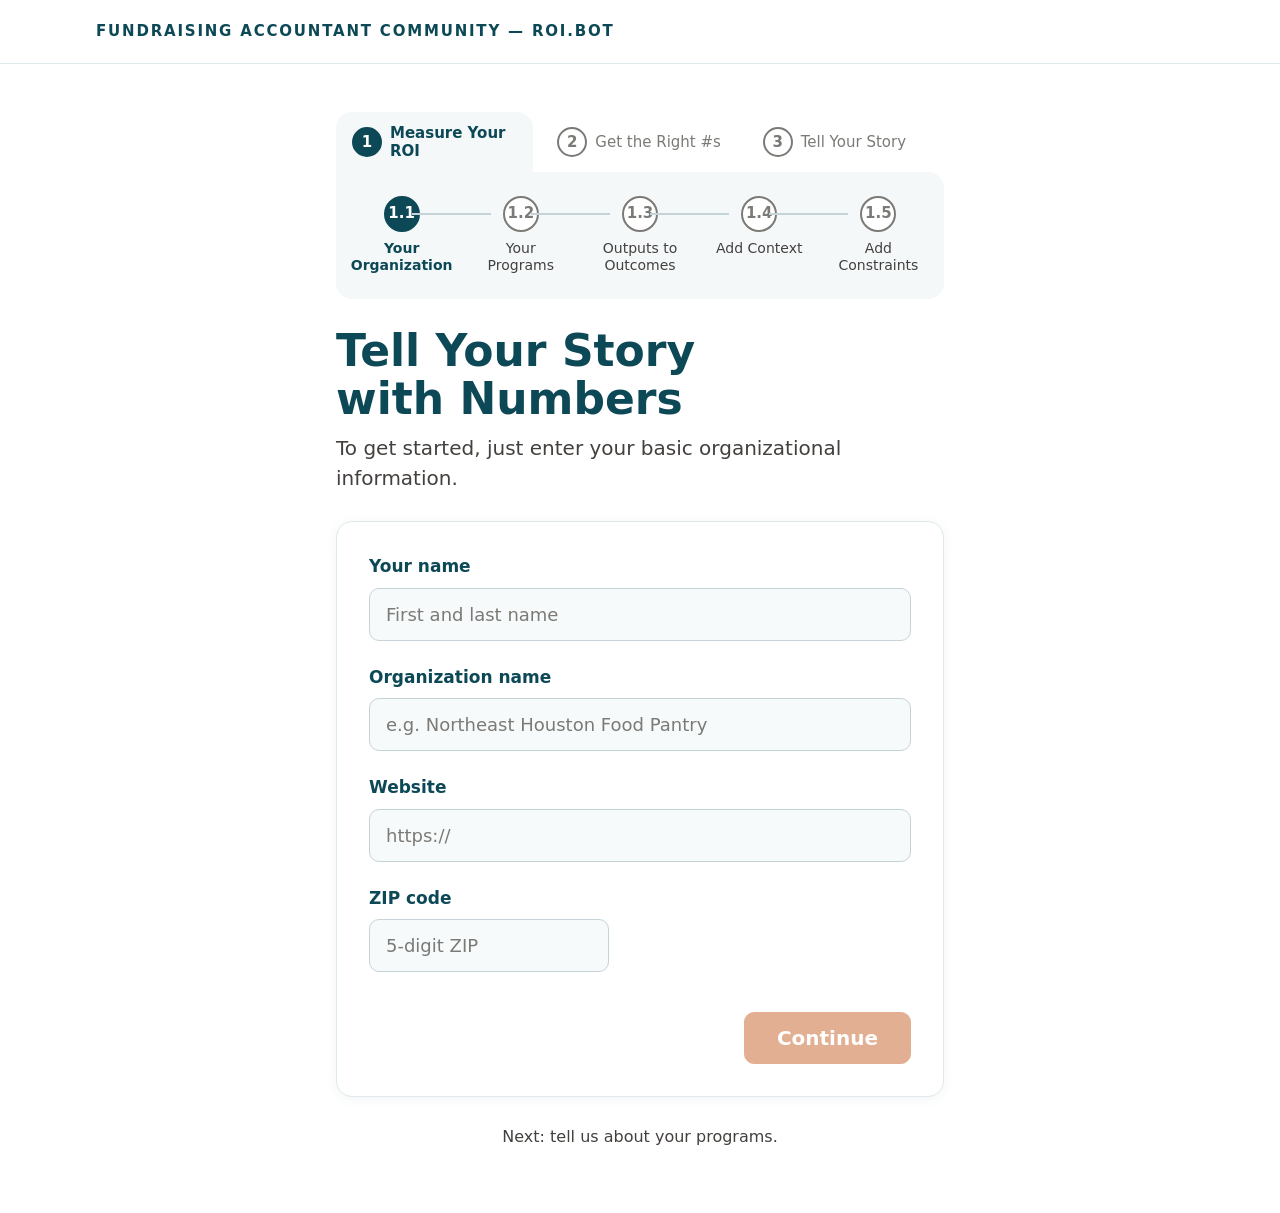
==== commit 5fceb023: "Screen 1 asks for your name too (Step 1.0's four inputs) Steve's Step 1.1 instructions list Step 1.0" ====
--- a/index.html
+++ b/index.html
@@ -29,6 +29,10 @@
 
   <form class="card" id="s1" novalidate>
     <div class="f">
+      <label for="s1-name" id="s1-name-label"></label>
+      <input type="text" id="s1-name" autocomplete="name">
+    </div>
+    <div class="f">
       <label for="s1-org" id="s1-org-label"></label>
       <input type="text" id="s1-org" autocomplete="organization">
     </div>
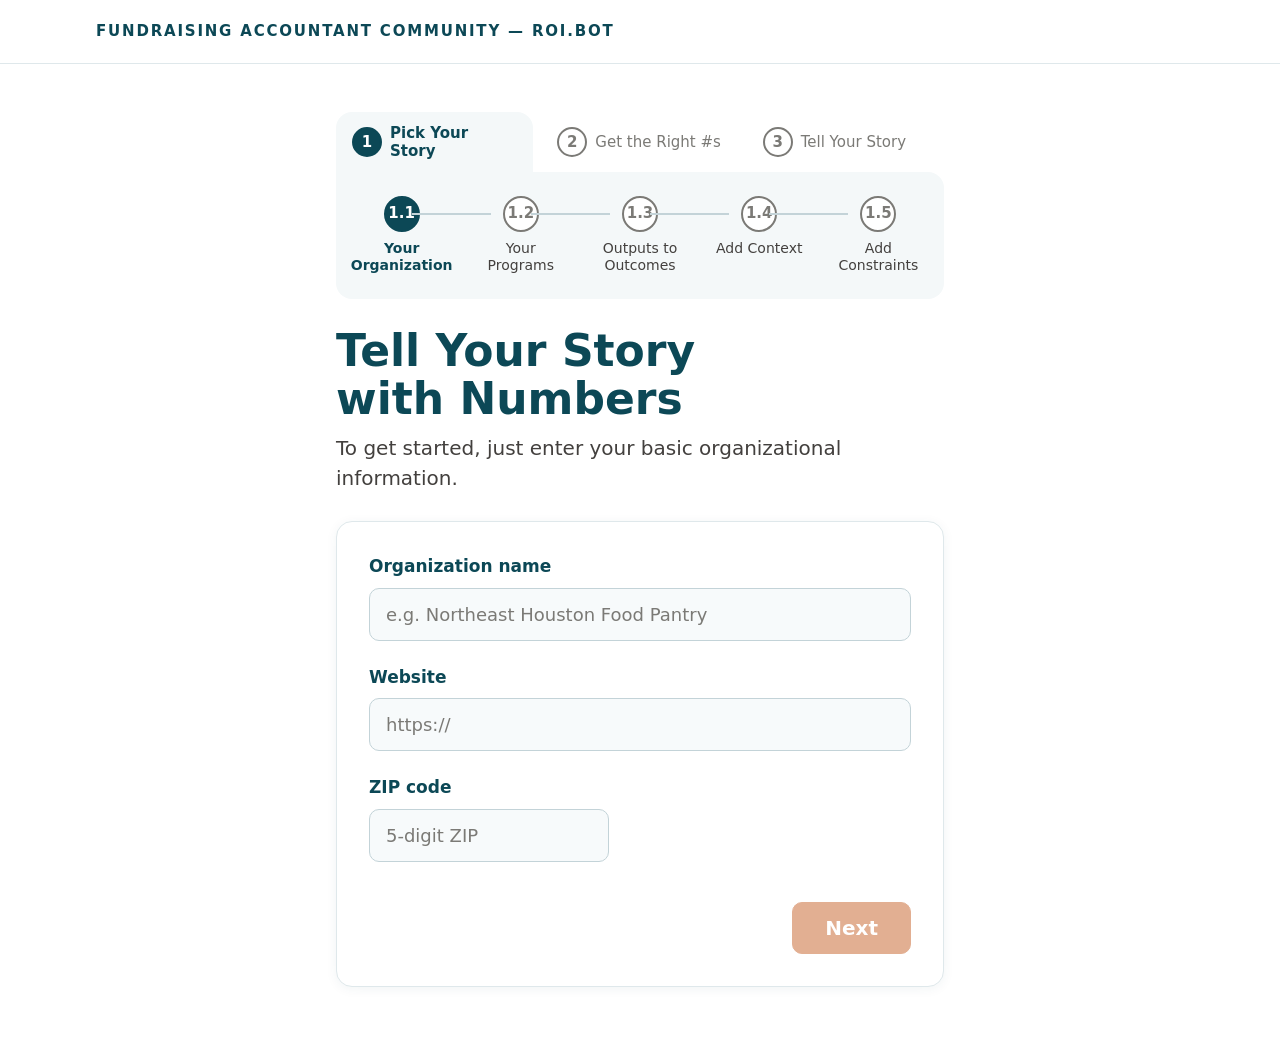
==== commit bee7dab7: "Version 2 plan updates: Pick Your Story, Let's Get Started in two screens, Previous and Next From St" ====
--- a/index.html
+++ b/index.html
@@ -27,11 +27,8 @@
     <p id="intro"></p>
   </header>
 
+  <!-- Let's Get Started: two screens, both 1.1. Screen 1 is the organization; Screen 2 is who the member is. -->
   <form class="card" id="s1" novalidate>
-    <div class="f">
-      <label for="s1-name" id="s1-name-label"></label>
-      <input type="text" id="s1-name" autocomplete="name">
-    </div>
     <div class="f">
       <label for="s1-org" id="s1-org-label"></label>
       <input type="text" id="s1-org" autocomplete="organization">
@@ -46,11 +43,30 @@
       <p class="hint zip-place" id="s1-zip-place" aria-live="polite"></p>
     </div>
     <div class="card-actions">
-      <button type="submit" class="btn primary" id="continue" disabled></button>
+      <button type="submit" class="btn next" id="next1" disabled></button>
     </div>
   </form>
 
-  <p class="next-line" id="nextLine"></p>
+  <form class="card" id="s2" novalidate hidden>
+    <div class="f">
+      <label for="s2-name" id="s2-name-label"></label>
+      <input type="text" id="s2-name" autocomplete="name">
+    </div>
+    <div class="f">
+      <label for="s2-title" id="s2-title-label"></label>
+      <input type="text" id="s2-title" autocomplete="organization-title">
+    </div>
+    <div class="f">
+      <label for="s2-phone" id="s2-phone-label"></label>
+      <input type="text" id="s2-phone" inputmode="tel" autocomplete="tel">
+    </div>
+    <div class="card-actions">
+      <button type="button" class="btn ghost" id="prev2"></button>
+      <button type="submit" class="btn next" id="next2" disabled></button>
+    </div>
+  </form>
+
+  <p class="next-line" id="nextLine" hidden></p>
 </div>
 
 <script src="js/questions.js"></script>
--- a/styles.css
+++ b/styles.css
@@ -143,15 +143,18 @@
 button.btn, a.btn { font: inherit; font-weight: 700; font-size: 17px; border-radius: 10px; padding: 10px 20px; min-height: 48px; cursor: pointer; border: 1px solid var(--accent); }
 a.btn { display: inline-block; text-decoration: none; }
 a.btn[hidden] { display: none; }
-.btn.primary { background: var(--cta); border-color: var(--cta); color: var(--accent-ink); }
-#next { min-height: 52px; padding: 0 32px; font-size: 20px; }
-@media (max-width: 560px) { .nav { flex-direction: column-reverse; align-items: stretch; } .nav .actions { margin-left: 0; } .nav .actions .btn { flex: 1 1 0; } #next { flex-basis: 100%; } }
+/* Version 2 plan: burnt orange only on Next (and Send); other main buttons are dark teal. */
+.btn.primary { background: var(--heading); border-color: var(--heading); color: var(--accent-ink); }
+.btn.next { background: var(--cta); border-color: var(--cta); color: var(--accent-ink); min-height: 52px; padding: 0 32px; font-size: 20px; margin-left: auto; }
+button.btn.next:disabled { opacity: .5; }
+@media (max-width: 560px) { .nav { flex-direction: column-reverse; align-items: stretch; } .nav .btn { width: 100%; margin-left: 0; } }
 .btn.ghost { background: transparent; color: var(--accent); }
 .btn.quiet { background: transparent; color: var(--muted); border-color: var(--input-line); }
 button.btn:disabled { opacity: .45; cursor: default; }
 .actions { display: flex; flex-wrap: wrap; gap: 10px; }
 .nav { display: flex; flex-wrap: wrap; gap: 10px; justify-content: space-between; align-items: center; }
-.nav .actions { margin-left: auto; }
+.nav-sub { display: flex; justify-content: flex-end; margin-top: -8px; }
+.btn.small { min-height: 36px; padding: 4px 12px; font-size: 15px; font-weight: 400; }
 
 /* The how-to page's "Why now" and AI note boxes, and the research examples. */
 .note-box { border: 1px solid var(--line); border-radius: 10px; background: var(--slip); padding: 16px 20px; display: grid; gap: 8px; }
@@ -231,8 +234,8 @@
 .wrap.narrow { max-width: 640px; }
 .card { border: 1px solid var(--line); border-radius: 16px; background: var(--field); padding: 32px; display: grid; gap: 24px; min-width: 0; box-shadow: 0 2px 12px rgba(12, 72, 86, .06); }
 @media (max-width: 560px) { .card { padding: 24px 16px; } }
-.card-actions { display: flex; justify-content: flex-end; padding-top: 8px; }
-#continue { min-height: 52px; padding: 0 32px; font-size: 20px; }
-#continue:disabled { opacity: .5; cursor: default; }
-@media (max-width: 560px) { #continue { width: 100%; } }
+.card-actions { display: flex; align-items: center; gap: 16px; padding-top: 8px; }
+@media (max-width: 560px) { .card-actions { flex-direction: column-reverse; align-items: stretch; } .card-actions .btn { width: 100%; margin-left: 0; } }
 .next-line { margin: 0; text-align: center; font-size: 16px; }
+/* "Once you are happy with your …, press Next to continue." above the buttons. */
+.happy-line { margin: 0; padding-top: 16px; border-top: 1px solid var(--line); font-size: 16px; }
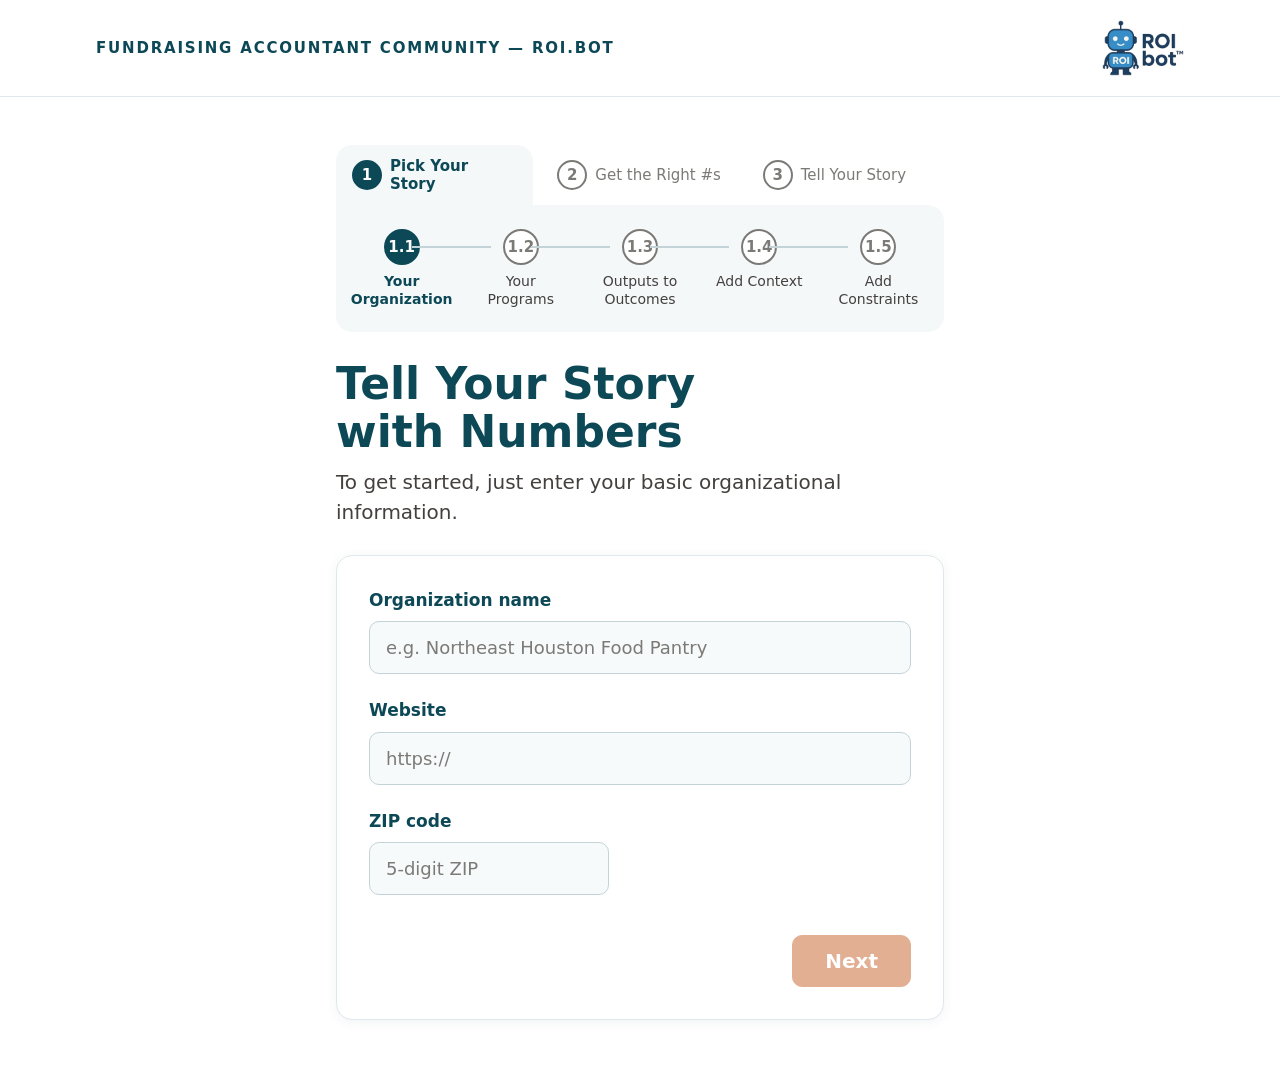
==== commit 302fe99d: "Add ROI.bot's logo top right on Screen 1, the builder and the how-to page FAC's logo file, trimmed o" ====
--- a/index.html
+++ b/index.html
@@ -12,7 +12,7 @@
 <div class="topbar">
   <div class="topbar-in">
     <p class="brand" id="brand"></p>
-    <!-- ROI.bot's logo goes here once FAC sends the file: <img class="logo" src="..." alt="ROI.bot"> -->
+    <img class="logo" src="images/roi-bot-logo.png" width="245" height="168" alt="ROI.bot">
   </div>
 </div>
 
--- a/styles.css
+++ b/styles.css
@@ -33,7 +33,7 @@
 * { box-sizing: border-box; }
 body { margin: 0; background: var(--page); color: var(--ink); font-family: var(--body); font-size: 17px; line-height: 1.5; }
 
-/* The bar across the top: FAC's name, and ROI.bot's logo once FAC sends it. */
+/* The bar across the top: FAC's name, and ROI.bot's logo (top right). */
 .topbar { border-bottom: 1px solid var(--line); }
 .topbar-in { max-width: 1120px; margin: 0 auto; padding: 20px max(16px, env(safe-area-inset-left, 0px)); display: flex; align-items: center; justify-content: space-between; gap: 16px; flex-wrap: wrap; min-height: 56px; }
 .brand { margin: 0; font-size: 15px; font-weight: 700; letter-spacing: .12em; color: var(--heading); }
@@ -239,3 +239,16 @@
 .next-line { margin: 0; text-align: center; font-size: 16px; }
 /* "Once you are happy with your …, press Next to continue." above the buttons. */
 .happy-line { margin: 0; padding-top: 16px; border-top: 1px solid var(--line); font-size: 16px; }
+
+/* Key Words in four groups: each group's keywords as chips, and the total. */
+.kw-group { border: 1px solid var(--line); border-radius: 10px; padding: 16px; margin: 0; display: grid; gap: 16px; min-width: 0; }
+.kw-group legend { padding: 0 8px; margin-left: -8px; }
+.chips { display: flex; flex-wrap: wrap; gap: 8px; }
+.chips:empty { display: none; }
+.chip { background: var(--slip); border: 1px solid var(--line); border-radius: 999px; padding: 2px 12px; font-size: 15px; color: var(--heading); }
+.kw-count { font-weight: 700; color: var(--heading); }
+
+/* 1.3 Outputs to Outcomes: one row per program, outputs and outcomes side by side. */
+.oo-row { border: 1px solid var(--line); border-radius: 10px; padding: 16px; display: grid; gap: 12px; }
+.oo-cells { display: grid; grid-template-columns: repeat(auto-fit, minmax(220px, 1fr)); gap: 16px; align-items: start; }
+.oo-cells textarea:placeholder-shown { background: #eeeeec; }
